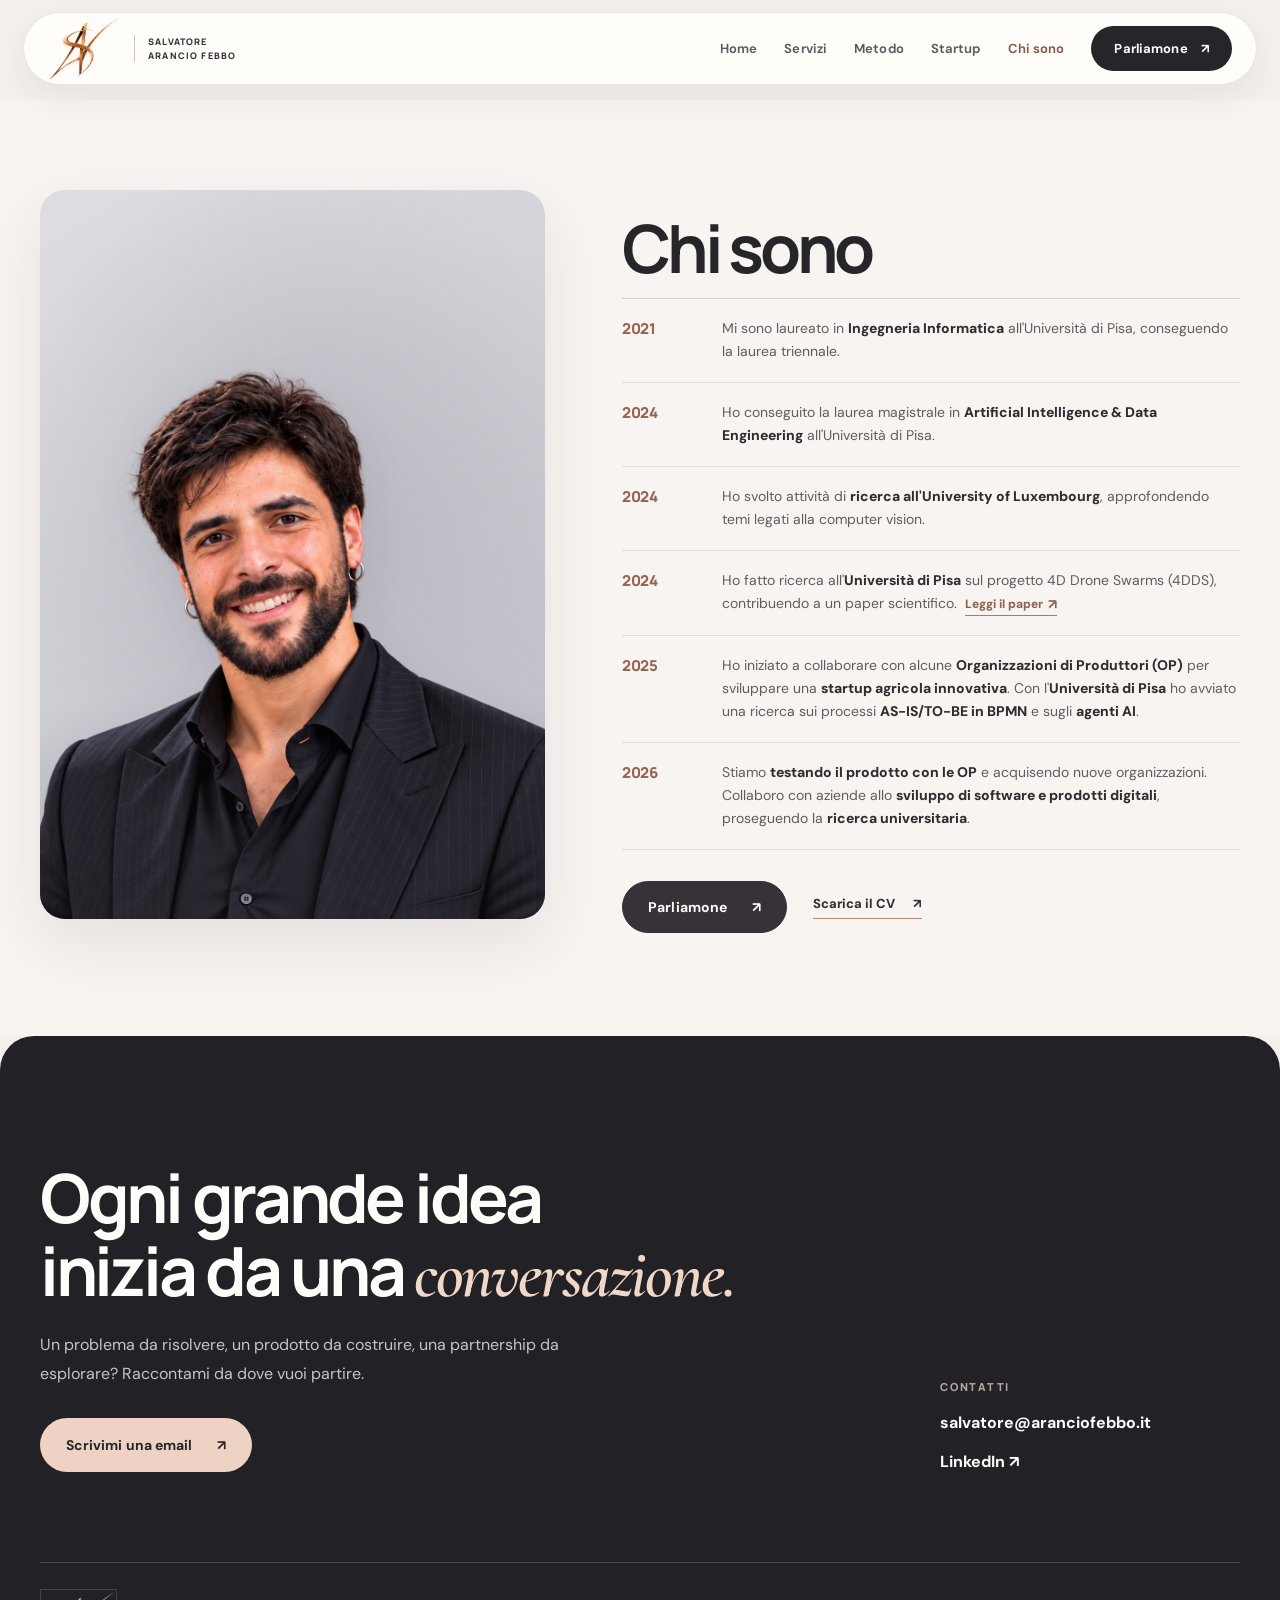
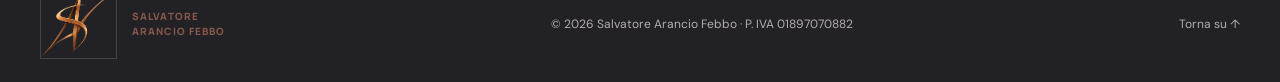
==== chi-sono/index.html @ 35753811 "chore: limit touch zoom on mobile while retaining normal scroll and carousel drag" ====
<!doctype html><html lang="it"><head>
<meta charset="utf-8"><meta name="viewport" content="width=device-width,initial-scale=1,maximum-scale=1,user-scalable=no">
<meta name="theme-color" content="#f3f0ed"><meta name="color-scheme" content="light">
<title>Chi sono e il mio percorso | Salvatore Arancio Febbo</title><meta name="description" content="Salvatore Arancio Febbo: laurea triennale e magistrale in Ingegneria Informatica, ricerca a Pisa e in Lussemburgo, sviluppo software e prodotti digitali.">
<link rel="canonical" href="https://salvatore.aranciofebbo.it/chi-sono/">
<meta property="og:type" content="website"><meta property="og:locale" content="it_IT"><meta property="og:site_name" content="Salvatore Arancio Febbo">
<meta property="og:title" content="Chi sono e il mio percorso | Salvatore Arancio Febbo"><meta property="og:description" content="Salvatore Arancio Febbo: laurea triennale e magistrale in Ingegneria Informatica, ricerca a Pisa e in Lussemburgo, sviluppo software e prodotti digitali.">
<meta property="og:image" content="https://salvatore.aranciofebbo.it/images/salvatore-social-2026.jpg"><meta property="og:url" content="https://salvatore.aranciofebbo.it/chi-sono/">
<meta name="twitter:card" content="summary_large_image">
<link rel="preconnect" href="https://fonts.googleapis.com"><link rel="preconnect" href="https://fonts.gstatic.com" crossorigin>
<link href="https://fonts.googleapis.com/css2?family=Cormorant+Garamond:ital,wght@0,500;0,600;1,500;1,600&family=DM+Sans:wght@400;500;600;700&family=Manrope:wght@400;500;600;700;800&display=swap" rel="stylesheet">
<link rel="icon" href="/images/saf-favicon-transparent-64.png?v=20261020-drag1" type="image/png" sizes="64x64"><link rel="apple-touch-icon" href="/images/saf-favicon-transparent-180.png?v=20261020-drag1" sizes="180x180"><link rel="stylesheet" href="/assets/site.css?v=20261020-mobile-nonzoom1">
<script defer src="/assets/site.js?v=20261020-marquee-4dds"></script>
<script type="application/ld+json">{"@context":"https://schema.org","@type":"Person","name":"Salvatore Arancio Febbo","url":"https://salvatore.aranciofebbo.it/","image":"https://salvatore.aranciofebbo.it/images/salvatore-social-2026.jpg","jobTitle":"Ingegnere informatico e freelance","sameAs":["https://www.linkedin.com/in/salvatore-arancio-febbo-43b61a180/"],"alumniOf":{"@type":"CollegeOrUniversity","name":"Università di Pisa"}}</script>
</head><body class="is-inner"><a class="skip-link" href="#main">Vai al contenuto</a><header class="site-header" id="top"><div class="container header-inner">
<a class="brand" href="/" aria-label="Salvatore Arancio Febbo, homepage"><img class="brand-mark-image" src="/images/saf-monogram-transparent.webp" width="74" height="66" alt="" decoding="async"><span class="brand-name">SALVATORE<br>ARANCIO FEBBO</span></a>
<button class="menu-toggle" type="button" aria-expanded="false" aria-controls="main-navigation" aria-label="Apri il menu"><span></span><span></span></button>
<nav id="main-navigation" class="main-nav" aria-label="Navigazione principale"><a href="/" >Home</a><a href="/#servizi">Servizi</a><a href="/#metodo">Metodo</a><a href="/startup/" >Startup</a><a href="/chi-sono/" aria-current="page">Chi sono</a><a class="nav-contact" href="mailto:salvatore@aranciofebbo.it?subject=Parliamo%20di%20un%20progetto">Parliamone <span aria-hidden="true">↗</span></a></nav>
</div></header><main id="main">
<section class="bio-section" aria-labelledby="bio-title">
  <div class="container bio-layout">
    <figure class="bio-portrait">
      <img src="/images/salvatore-headshot-2026.webp" alt="Salvatore Arancio Febbo, ritratto professionale" width="1254" height="1254" fetchpriority="high" decoding="async">
    </figure>
    <div class="bio-content">
      <header class="bio-heading">
        <h1 id="bio-title">Chi sono</h1>
      </header>
      <div class="bio-timeline" aria-label="Il mio percorso professionale e formativo">
        <div class="bio-event"><time datetime="2021">2021</time><p>Mi sono laureato in <strong>Ingegneria Informatica</strong> all'Università di Pisa, conseguendo la laurea triennale.</p></div>
        <div class="bio-event"><time datetime="2024">2024</time><p>Ho conseguito la laurea magistrale in <strong>Artificial Intelligence &amp; Data Engineering</strong> all'Università di Pisa.</p></div>
        <div class="bio-event"><time datetime="2024">2024</time><p>Ho svolto attività di <strong>ricerca all'University of Luxembourg</strong>, approfondendo temi legati alla computer vision.</p></div>
        <div class="bio-event"><time datetime="2024">2024</time><p>Ho fatto ricerca all'<strong>Università di Pisa</strong> sul progetto 4D Drone Swarms (4DDS), contribuendo a un paper scientifico. <a href="https://docenti.ing.unipi.it/m.cimino/pub/hdl.handle.net_11568_1345587.pdf" target="_blank" rel="noopener noreferrer">Leggi il paper <span aria-hidden="true">↗</span></a></p></div>
        <div class="bio-event"><time datetime="2025">2025</time><p>Ho iniziato a collaborare con alcune <strong>Organizzazioni di Produttori (OP)</strong> per sviluppare una <strong>startup agricola innovativa</strong>. Con l'<strong>Università di Pisa</strong> ho avviato una ricerca sui processi <strong>AS-IS/TO-BE in BPMN</strong> e sugli <strong>agenti AI</strong>.</p></div>
        <div class="bio-event"><time datetime="2026">2026</time><p>Stiamo <strong>testando il prodotto con le OP</strong> e acquisendo nuove organizzazioni. Collaboro con aziende allo <strong>sviluppo di software e prodotti digitali</strong>, proseguendo la <strong>ricerca universitaria</strong>.</p></div>
      </div>
      <div class="bio-actions">
        <a class="btn btn-primary" href="mailto:salvatore@aranciofebbo.it?subject=Parliamo%20di%20un%20progetto">Parliamone <span aria-hidden="true">↗</span></a>
        <a class="bio-cv-link" href="/documents/cv.pdf" target="_blank" rel="noopener noreferrer">Scarica il CV <span aria-hidden="true">↗</span></a>
      </div>
    </div>
  </div>
</section>
</main><footer class="site-footer"><div class="container"><div class="footer-top"><div><h2>Ogni grande idea<br>inizia da una <em>conversazione.</em></h2><p>Un problema da risolvere, un prodotto da costruire, una partnership da esplorare? Raccontami da dove vuoi partire.</p><a class="btn btn-light" href="mailto:salvatore@aranciofebbo.it?subject=Ho%20un%20progetto%20da%20raccontarti">Scrivimi una email <span aria-hidden="true">↗</span></a></div><div class="footer-aside"><span>CONTATTI</span><a href="mailto:salvatore@aranciofebbo.it">salvatore@aranciofebbo.it</a><a href="https://www.linkedin.com/in/salvatore-arancio-febbo-43b61a180/" target="_blank" rel="noopener noreferrer">LinkedIn ↗</a></div></div><div class="footer-bottom"><a href="/" class="footer-brand" aria-label="Torna alla homepage"><img src="/images/saf-monogram-transparent.webp" width="78" height="70" alt=""><span class="footer-monogram-caption">SALVATORE<br>ARANCIO FEBBO</span></a><p>© 2026 Salvatore Arancio Febbo <span class="footer-vat">· P. IVA 01897070882</span></p><a href="#top">Torna su ↑</a></div></div></footer></body></html>
---- assets/site.css ----
:root{--paper:#f3f0ed;--white:#fffdfa;--ink:#26252a;--muted:#66636a;--line:#d9d2cc;--night:#25242b;--accent:#885749;--accent-soft:#eee2db;--yellow:#f0d8c9;--stone:#e6e1dc;--taupe:#777279;--max:1200px}
*,*::before,*::after{box-sizing:border-box}
html{scroll-behavior:smooth;scroll-padding-top:92px}body{margin:0;background:var(--paper);color:var(--ink);font-family:"DM Sans",system-ui,sans-serif;-webkit-font-smoothing:antialiased;overflow-x:hidden}a{color:inherit;text-decoration:none}button{font:inherit}img{max-width:100%;display:block}h1,h2,h3,p{margin-top:0}h1,h2,h3{font-family:"Manrope",system-ui,sans-serif;letter-spacing:-.058em;line-height:1.08}em{font-style:normal;color:var(--accent)}::selection{background:var(--yellow);color:var(--ink)}:focus-visible{outline:3px solid var(--accent);outline-offset:5px}
.container{width:min(calc(100% - 64px),var(--max));margin-inline:auto}.skip-link{position:absolute;z-index:1000;top:-100px;left:14px;background:var(--yellow);color:var(--ink);padding:12px}.skip-link:focus{top:12px}
.site-header{height:88px;position:sticky;top:0;z-index:30;background:rgba(246,245,242,.92);border-bottom:1px solid rgba(20,26,32,.09);backdrop-filter:blur(24px);-webkit-backdrop-filter:blur(24px)}.header-inner{height:100%;display:flex;align-items:center;justify-content:space-between;gap:24px}.brand{display:flex;align-items:center;gap:13px;flex-shrink:0}.brand-mark{font:800 31px/1 "Manrope",sans-serif;letter-spacing:-.105em}.brand-mark span:not(.brand-dot){margin-left:-.04em}.brand-mark .brand-dot,.footer-brand span{color:var(--accent)}.brand-name{font:800 9px/1.3 "Manrope",sans-serif;letter-spacing:.15em;border-left:1px solid #b8bdbe;padding-left:13px}.main-nav{display:flex;align-items:center;gap:clamp(17px,2.2vw,35px)}.main-nav>a{font-size:13px;font-weight:700;color:#47515a;transition:color .2s}.main-nav>a:hover,.main-nav>a[aria-current=page]{color:var(--accent)}.main-nav .nav-contact{background:var(--ink);color:#fff;border-radius:100px;padding:13px 20px;white-space:nowrap}.main-nav .nav-contact:hover{background:var(--accent);color:#fff}.nav-contact span{margin-left:10px}.menu-toggle{display:none}
.eyebrow{display:inline-flex;align-items:center;gap:10px;font:800 11px/1.5 "Manrope",sans-serif;letter-spacing:.15em;color:var(--accent);text-transform:uppercase}.eyebrow .spark{width:8px;height:8px;background:var(--accent);border-radius:2px;transform:rotate(45deg)}.light-eyebrow{color:#efcfc0}.btn{display:inline-flex;align-items:center;justify-content:space-between;gap:25px;padding:18px 23px;border:1px solid transparent;border-radius:5px;font-size:14px;font-weight:800;transition:transform .2s,background .2s,border-color .2s;white-space:normal}.btn:hover{transform:translateY(-3px)}.btn-primary{background:var(--accent);color:#fff}.btn-primary:hover{background:#71483d}.btn-outline{border-color:#9c9fa1;color:var(--ink)}.btn-outline:hover{border-color:var(--accent)}.btn-light{background:var(--yellow);color:#111a23}.btn-light:hover{background:#e5fa67}.text-link{display:inline-flex;align-items:center;gap:24px;padding-bottom:7px;border-bottom:1px solid currentColor;font-weight:800;font-size:14px}.text-link span{transition:transform .25s}.text-link:hover span{transform:translate(3px,-3px)}
.hero{position:relative;min-height:740px;padding:75px 0 55px;background:radial-gradient(circle at 80% 15%,rgba(95,89,236,.075),transparent 34%),var(--paper)}.hero-grid{display:grid;grid-template-columns:1.15fr .85fr;align-items:center;gap:38px}.hero-copy{position:relative;z-index:1}.hero h1{font-size:clamp(48px,5.3vw,79px);line-height:1.055;margin:26px 0 26px;letter-spacing:-.072em}.underline-ink{position:relative;white-space:nowrap}.underline-ink::after{content:"";position:absolute;height:6px;bottom:0;left:0;right:0;background:var(--yellow);z-index:-1}.hero-lead{max-width:570px;font-size:17px;line-height:1.78;color:#4a545d;margin:0 0 30px}.hero-lead strong{color:var(--ink)}.hero-actions{display:flex;align-items:center;gap:29px;flex-wrap:wrap}.hero-small{margin-top:35px;font-size:12px;color:#687179;display:flex;align-items:center;gap:10px}.status-dot{height:8px;width:8px;background:#53a67b;border-radius:100%;box-shadow:0 0 0 4px #dcefe4}
.hero-visual{position:relative;min-width:0;padding:18px 21px 26px 35px}.portrait-frame{position:relative;min-height:535px;aspect-ratio:.83;background:linear-gradient(150deg,#dedee8,#c5c6d5);overflow:hidden;border-radius:240px 240px 16px 16px;box-shadow:18px 24px 0 #e8e7e4}.portrait-frame::before{content:"";position:absolute;inset:0;background:linear-gradient(180deg,transparent 60%,rgba(17,26,35,.54));z-index:1;pointer-events:none}.portrait-frame img{width:100%;height:100%;position:absolute;object-fit:cover;object-position:center 24%;filter:saturate(.82)}.portrait-caption{position:absolute;z-index:2;bottom:30px;left:30px;right:30px;color:#fff;display:flex;justify-content:space-between;align-items:flex-end;font:700 13px/1.5 "Manrope",sans-serif;letter-spacing:.11em}.portrait-caption strong{font-size:22px;letter-spacing:-.05em}.caption-star{font-size:56px;font-weight:400;color:var(--yellow);line-height:1}.orbit-badge{position:absolute;z-index:3;right:-12px;top:29%;background:#fff;box-shadow:0 15px 60px rgba(25,30,45,.13);border-radius:100px;padding:15px 17px;display:flex;align-items:center;gap:9px;transform:rotate(-8deg);font:800 10px "Manrope",sans-serif;letter-spacing:.07em}.orbit-divider{width:4px;height:4px;border-radius:50%;background:var(--accent)}.hero-scroll{display:none}
.competency-strip{background:var(--ink);color:#f8f8f4}.competency-strip .container{min-height:81px;display:flex;align-items:center;justify-content:space-between;gap:18px}.competency-strip span{font:800 clamp(9px,1vw,12px) "Manrope",sans-serif;letter-spacing:.12em}.competency-strip i{height:5px;width:5px;flex:0 0 5px;border-radius:100%;background:var(--yellow)}
.section{padding:120px 0}.section-head{margin-bottom:56px}.section-head h2{font-size:clamp(38px,4.5vw,59px);margin:19px 0 0}.section-head>p{max-width:620px;font-size:18px;line-height:1.72;color:var(--muted);margin-top:22px}.split-head{display:grid;grid-template-columns:1.25fr .75fr;gap:60px;align-items:end}.split-head>p{margin:0 0 5px}.process-grid{display:grid;grid-template-columns:repeat(4,1fr);border:1px solid var(--line);background:#fff}.process-step{min-height:276px;padding:27px 24px 25px;border-right:1px solid var(--line);display:flex;flex-direction:column}.process-step:last-child{border-right:0}.process-step.featured{background:var(--accent-soft)}.step-num{font:800 11px "Manrope",sans-serif;color:#77808c}.step-icon{font:400 40px "Manrope",sans-serif;color:var(--accent);margin:19px 0 20px}.process-step h3{font-size:23px;margin:0 0 8px}.process-step p{font-size:13px;line-height:1.7;color:var(--muted);margin:0}
.section-dark{background:var(--night);color:#fff}.section-dark em{color:#efcfc0}.section-dark .section-head>p{color:#bac3cb}.collab-grid{display:grid;grid-template-columns:1fr 1fr;gap:20px}.collab-card{position:relative;min-height:470px;border:1px solid #45505c;border-radius:8px;padding:35px;display:flex;flex-direction:column;align-items:flex-start;overflow:hidden}.collab-card::after{content:"";width:380px;height:380px;position:absolute;right:-215px;top:-145px;border:1px solid rgba(255,255,255,.15);border-radius:100%}.collab-card.bright{background:var(--yellow);border-color:var(--yellow);color:var(--ink)}.collab-number{font:800 11px "Manrope",sans-serif;letter-spacing:.16em;opacity:.65}.collab-symbol{margin:46px 0 7px;font-size:48px;line-height:1}.collab-card h3{font-size:clamp(30px,3.5vw,47px);margin:0 0 15px}.collab-card p{font-size:15px;line-height:1.75;max-width:440px;color:#c6ced4}.collab-card.bright p{color:#424e46}.collab-link{display:flex;align-items:center;justify-content:space-between;margin-top:auto;width:100%;border-top:1px solid currentColor;padding-top:23px;font-weight:800;font-size:14px}
.inline-head{display:flex;justify-content:space-between;align-items:end;gap:24px}.inline-head .text-link{margin-bottom:8px;flex-shrink:0}.work-grid{display:grid;grid-template-columns:1.25fr 1fr;grid-template-rows:repeat(2,320px);gap:20px}.work-card{position:relative;display:flex;flex-direction:column;overflow:hidden;background:#fff;border:1px solid var(--line);border-radius:9px;padding:25px 28px;transition:transform .25s,border-color .25s}.work-card:hover{transform:translateY(-5px);border-color:var(--accent)}.work-card-main{grid-row:span 2;background:#dfe1f0}.work-meta{display:flex;justify-content:space-between;gap:12px;align-items:center;font:800 10px "Manrope",sans-serif;letter-spacing:.13em;z-index:1}.work-meta span:last-child{font-size:21px}.work-graphic{position:absolute;top:30px;right:30px;left:30px;height:140px;display:grid;place-items:center;overflow:hidden}.work-card-main .work-graphic{height:300px;top:92px}.field-graphic .graphic-ring{position:absolute;border:1px solid #848aab;border-radius:50%;width:250px;height:250px}.field-graphic .graphic-ring.b{width:380px;height:380px}.field-graphic span{position:relative;text-align:center;font:800 28px/1.35 "Manrope";letter-spacing:-.04em}.doc-graphic{background:#f4f3ff;border-radius:100px;width:160px;height:140px;left:auto;right:36px;top:29px}.doc-page{width:61px;height:88px;background:#fff;border:1px solid #b49487;border-radius:5px;padding:13px;transform:rotate(-10deg);box-shadow:10px 9px 0 #ddd2cd}.doc-page i{display:block;height:4px;margin-bottom:8px;background:#d6d4ef}.doc-page i:nth-child(2){width:70%}.doc-page b{font:800 14px "Manrope";color:var(--accent)}.doc-page.second{position:absolute;z-index:-1;transform:translate(25px,4px) rotate(12deg)}.code-graphic{background:#e9e3de;border-radius:100px;width:170px;height:140px;left:auto;right:30px;top:34px;display:flex;flex-direction:column;align-items:flex-start;justify-content:center;padding:23px 37px;gap:9px}.code-graphic span{font:700 12px monospace;color:#885749}.code-graphic .code-line{width:80px;height:4px;background:#c9ada0;border-radius:3px}.code-graphic .code-line.short{width:50px}.work-copy{position:relative;margin-top:auto;z-index:1}.work-category{font:800 10px "Manrope",sans-serif;letter-spacing:.15em;color:var(--accent)}.work-copy h3{font-size:clamp(22px,2.5vw,32px);margin:10px 0}.work-copy p{font-size:13px;line-height:1.65;color:#59636a;max-width:510px;margin:0}.work-card-main .work-copy h3{font-size:clamp(30px,3.5vw,43px)}
.story-section{background:#e9e9e5}.story-grid{display:grid;grid-template-columns:.86fr 1.14fr;gap:9%;align-items:center}.story-accent{background:var(--accent);height:490px;position:relative;color:#fff;padding:32px;display:flex;justify-content:space-between;align-items:flex-start;overflow:hidden;font:800 12px "Manrope",sans-serif;letter-spacing:.15em}.story-accent::before,.story-accent::after{content:"";position:absolute;inset:12%;border:1px solid rgba(255,255,255,.2);border-radius:50%}.story-accent::after{inset:25%;}.story-circle{position:absolute;left:50%;top:50%;transform:translate(-50%,-50%);font:800 clamp(70px,10vw,135px) "Manrope";letter-spacing:-.1em;color:var(--yellow)}.story-circle span{font-size:.45em}.story-copy h2{font-size:clamp(38px,4.5vw,60px);margin:18px 0 22px}.story-copy p{font-size:17px;line-height:1.82;color:#525d64}.story-list{display:flex;flex-wrap:wrap;gap:10px;margin:24px 0 32px}.story-list span{border:1px solid #b8bfbe;border-radius:4px;padding:10px 13px;font-size:11px;font-weight:700}
.venture-section{background:#fff}.venture-grid{display:grid;grid-template-columns:1fr .8fr;gap:9%;align-items:center}.venture-grid h2{font-size:clamp(38px,4.4vw,60px);margin:19px 0}.venture-grid p{font-size:17px;line-height:1.82;color:var(--muted);margin-bottom:30px}.venture-panel{padding:35px;min-height:420px;background:var(--night);color:#fff;display:flex;flex-direction:column;justify-content:space-between}.venture-panel>span{font:800 11px "Manrope",sans-serif;letter-spacing:.16em;color:#bac2cf}.venture-equation{display:flex;flex-direction:column;gap:10px;align-items:flex-start}.venture-equation span{font:800 clamp(19px,2.7vw,31px) "Manrope",sans-serif;letter-spacing:-.04em}.venture-equation b{color:#b8b4ff}.venture-result{border-top:1px solid #58616d;padding-top:18px;display:flex;justify-content:space-between;align-items:center;gap:16px;color:var(--yellow)}.venture-result strong{font:800 20px/1.2 "Manrope",sans-serif;letter-spacing:-.03em}.insights-teaser{background:var(--paper)}.insights-grid{display:grid;grid-template-columns:1fr 1fr;gap:20px}.insight-card{background:#fff;border:1px solid var(--line);padding:33px;display:flex;flex-direction:column;min-height:280px;transition:border-color .2s}.insight-card:hover{border-color:var(--accent)}.insight-card>span{font:800 11px "Manrope",sans-serif;color:var(--accent);letter-spacing:.12em}.insight-card h3{font-size:clamp(25px,3vw,37px);margin:20px 0 30px}.insight-card>div{margin-top:auto;font-size:13px;font-weight:700;display:flex;justify-content:space-between;gap:20px;border-top:1px solid var(--line);padding-top:16px}
.site-footer{padding:105px 0 23px;background:#131b27;color:#fff}.footer-top{display:grid;grid-template-columns:1fr 300px;gap:70px;align-items:end;padding-bottom:90px}.footer-top h2{font-size:clamp(40px,5.3vw,70px);margin:20px 0}.footer-top h2 em{color:var(--yellow)}.footer-top p{max-width:560px;line-height:1.78;color:#b5bdc8;margin-bottom:30px}.footer-aside{display:flex;flex-direction:column;gap:18px;word-break:break-word}.footer-aside>span{font:800 11px "Manrope",sans-serif;letter-spacing:.16em;color:#929cac}.footer-aside a{font-size:16px;font-weight:700}.footer-aside a:hover{color:var(--yellow)}.footer-bottom{padding-top:26px;border-top:1px solid #39434e;display:flex;justify-content:space-between;align-items:center;color:#a6b0bc;font-size:12px}.footer-bottom p{margin:0}.footer-brand{font:800 29px "Manrope";letter-spacing:-.1em;color:#fff}
.page-hero{padding:120px 0 85px;border-bottom:1px solid var(--line);position:relative;overflow:hidden}.page-hero::after{content:"✳";font-size:320px;position:absolute;color:rgba(95,89,236,.065);right:5%;top:40px;line-height:1;pointer-events:none}.page-hero .container{position:relative;z-index:1}.page-hero h1{font-size:clamp(51px,7vw,93px);max-width:1000px;margin:22px 0 28px}.page-hero p{max-width:675px;font-size:19px;line-height:1.75;color:var(--muted)}.page-hero-bottom{margin-top:55px;display:flex;justify-content:space-between;font:800 11px "Manrope";letter-spacing:.14em}.page-hero-bottom span:last-child{font-size:22px}.page-hero-dark{background:var(--night);color:white}.page-hero-dark em{color:var(--yellow)}.page-hero-dark p{color:#bfc6ce}.page-hero-dark::after{color:rgba(219,240,92,.1)}
.case-section{background:#fff}.case-study{padding:0 0 65px;margin-bottom:65px;border-bottom:1px solid var(--line);scroll-margin-top:115px}.case-study:last-of-type{margin-bottom:20px}.case-index{display:flex;justify-content:space-between;gap:20px;color:var(--accent);font:800 11px "Manrope";letter-spacing:.13em;margin-bottom:26px}.case-body{display:grid;grid-template-columns:1fr .75fr;gap:12%}.case-body h2{font-size:clamp(34px,4vw,53px);margin:0 0 18px}.case-intro{font-size:17px;line-height:1.75;color:var(--muted)}.case-tags{display:flex;flex-wrap:wrap;gap:8px;margin-top:27px}.case-tags span{font:700 11px "Manrope";border:1px solid var(--line);border-radius:40px;padding:10px 13px}.case-detail>span{display:block;font:800 11px "Manrope";letter-spacing:.12em;color:var(--accent);margin:7px 0}.case-detail p{font-size:15px;line-height:1.8;color:var(--muted);margin-bottom:25px}.disclaimer{max-width:770px;color:#65717a;font-size:13px;line-height:1.7}.disclaimer a{color:var(--accent);text-decoration:underline}
.venture-steps{display:grid;grid-template-columns:repeat(4,1fr);gap:20px}.venture-steps article{padding:25px;border-top:2px solid var(--accent);background:#fff;min-height:225px}.venture-steps span{font:800 12px "Manrope";color:var(--accent)}.venture-steps h3{font-size:26px;margin:35px 0 10px}.venture-steps p{font-size:14px;line-height:1.7;color:var(--muted)}.startup-block{display:grid;grid-template-columns:.65fr 1fr;gap:40px;align-items:center;padding:40px;background:#263241;margin-top:50px}.startup-star{font-size:190px;line-height:1;color:var(--yellow);text-align:center}.startup-block small{color:#efcfc0;font-weight:800;letter-spacing:.13em}.startup-block h3{font-size:clamp(30px,3.7vw,50px);margin:13px 0}.startup-block p{max-width:570px;font-size:16px;line-height:1.76;color:#bec5ca}.startup-block .btn{margin-top:15px}
.about-feature{background:#fff}.about-grid{display:grid;grid-template-columns:.78fr 1fr;gap:9%;align-items:center}.about-portrait{height:530px;background:#dedee7;overflow:hidden;border-radius:240px 240px 12px 12px}.about-portrait img{width:100%;height:100%;object-fit:cover;object-position:center 22%}.about-text h2{font-size:clamp(37px,4.2vw,57px);margin:18px 0}.about-text p{font-size:16px;line-height:1.86;color:var(--muted)}.about-actions{display:flex;align-items:center;gap:22px;flex-wrap:wrap;margin-top:30px}.journey-section{background:var(--paper)}.timeline{border-top:1px solid var(--line)}.timeline-item{display:grid;grid-template-columns:260px 1fr;gap:40px;padding:34px 0;border-bottom:1px solid var(--line)}.timeline-item>span{font:800 12px "Manrope";letter-spacing:.11em;color:var(--accent)}.timeline-item h3{font-size:25px;letter-spacing:-.035em;margin:0 0 8px}.timeline-item p{font-size:15px;line-height:1.8;color:var(--muted);max-width:670px;margin:0}.timeline-item a{color:var(--accent);text-decoration:underline}
.article-list{display:grid;gap:24px}.article-feature{display:grid;grid-template-columns:230px 1fr;border:1px solid var(--line);background:#fff;min-height:340px}.article-marker{background:#e8e0d9;padding:26px;display:flex;flex-direction:column;justify-content:space-between;font:800 13px "Manrope";letter-spacing:.1em}.article-marker span{font-size:55px;letter-spacing:-.07em}.article-marker.violet{background:#e8ded8}.article-body{padding:40px 46px}.article-body h2{font-size:clamp(30px,3.7vw,48px);margin:17px 0}.article-body p{max-width:700px;color:var(--muted);font-size:16px;line-height:1.8}.article-body .text-link{margin-top:15px}.insights-note{display:flex;gap:22px;align-items:center;margin-top:40px}.insights-note span{font-size:54px;color:var(--accent)}.insights-note p{max-width:760px;line-height:1.75;color:var(--muted)}.insights-note a{color:var(--accent);font-weight:700}
@media(max-width:1080px){.main-nav{gap:16px}.brand-name{display:none}.hero h1{font-size:clamp(46px,6vw,70px)}.portrait-frame{min-height:460px}.hero-visual{padding:15px}.section{padding:90px 0}.process-step{padding:21px 17px}.case-body{gap:6%}}
@media(max-width:820px){.container{width:min(calc(100% - 40px),var(--max))}.site-header{height:73px}.brand-name{display:block}.menu-toggle{display:flex;flex-direction:column;align-items:center;justify-content:center;gap:6px;width:46px;height:44px;background:transparent;border:1px solid var(--line);border-radius:5px;cursor:pointer;z-index:32}.menu-toggle span{height:2px;width:22px;background:var(--ink);transition:transform .2s}.menu-toggle[aria-expanded=true] span:first-child{transform:translateY(4px) rotate(45deg)}.menu-toggle[aria-expanded=true] span:last-child{transform:translateY(-4px) rotate(-45deg)}.main-nav{display:none;position:absolute;top:72px;left:0;right:0;background:var(--paper);border-bottom:1px solid var(--line);padding:20px;flex-direction:column;align-items:stretch;gap:0;box-shadow:0 16px 20px rgba(12,20,30,.08)}.main-nav.is-open{display:flex}.main-nav>a{font-size:16px;padding:16px 10px;border-bottom:1px solid var(--line)}.main-nav .nav-contact{margin-top:18px;text-align:center;align-self:stretch;padding:15px}.hero{padding:45px 0 60px}.hero-grid{grid-template-columns:1fr .78fr;gap:18px}.hero h1{font-size:clamp(43px,6vw,63px)}.hero-lead{font-size:15px}.portrait-frame{min-height:420px}.hero-actions{gap:18px}.process-grid{grid-template-columns:repeat(2,1fr)}.process-step:nth-child(2){border-right:0}.process-step:nth-child(-n+2){border-bottom:1px solid var(--line)}.work-grid{grid-template-columns:1fr 1fr;grid-template-rows:500px 370px}.work-card-main{grid-column:span 2;grid-row:span 1}.work-card-main .work-graphic{height:270px}.story-grid,.venture-grid{gap:5%}.story-accent{height:380px}.story-copy p,.venture-grid p{font-size:15px}.venture-panel{min-height:360px;padding:23px}.section-head h2,.story-copy h2,.venture-grid h2{font-size:42px}.page-hero{padding:85px 0}.venture-steps{grid-template-columns:repeat(2,1fr)}.footer-top{grid-template-columns:1fr 240px;gap:30px}}
@media(max-width:620px){.container{width:calc(100% - 36px)}.brand-name{font-size:8px}.hero{padding:38px 0 43px}.hero-grid{grid-template-columns:1fr}.hero h1{font-size:clamp(45px,10vw,65px);margin:20px 0}.hero-lead{font-size:15px}.hero-visual{width:min(430px,100%);margin:12px auto 0;padding:5px 18px 15px}.portrait-frame{min-height:0;aspect-ratio:.94;border-radius:210px 210px 14px 14px}.orbit-badge{right:2px;padding:12px;font-size:9px}.hero-small{margin-top:24px}.competency-strip .container{padding:19px 0;flex-wrap:wrap;justify-content:center;gap:13px 9px}.competency-strip span{font-size:9px}.competency-strip i:nth-of-type(2){display:none}.section{padding:74px 0}.section-head{margin-bottom:35px}.section-head h2,.story-copy h2,.venture-grid h2{font-size:clamp(34px,8.2vw,43px)}.split-head{grid-template-columns:1fr;gap:15px}.split-head>p{font-size:15px;line-height:1.8}.process-step{min-height:230px;padding:19px 16px}.process-step h3{font-size:19px}.process-step p{font-size:12px}.step-icon{font-size:29px;margin:13px 0}.collab-grid,.insights-grid{grid-template-columns:1fr}.collab-card{min-height:400px;padding:27px}.collab-symbol{margin:37px 0 8px}.collab-card h3{font-size:36px}.inline-head{align-items:flex-start;flex-direction:column}.work-grid{grid-template-columns:1fr;grid-template-rows:repeat(3,410px)}.work-card-main{grid-column:span 1}.work-card-main .work-graphic{height:185px;top:75px}.work-card .work-graphic{opacity:.9}.work-card-main .work-copy h3{font-size:32px}.work-card .work-copy h3{font-size:26px}.work-card .work-graphic:not(.field-graphic){top:40px}.story-grid,.venture-grid,.about-grid{grid-template-columns:1fr;gap:34px}.story-accent{height:300px;max-width:420px}.story-circle{font-size:100px}.venture-grid h2{font-size:39px}.venture-panel{min-height:350px}.insight-card{min-height:235px}.insight-card h3{font-size:26px}.site-footer{padding:75px 0 20px}.footer-top{grid-template-columns:1fr;gap:44px;padding-bottom:65px}.footer-top h2{font-size:42px}.footer-bottom{gap:17px;flex-wrap:wrap}.page-hero{padding:70px 0 55px}.page-hero h1{font-size:clamp(43px,10vw,70px)}.page-hero p{font-size:16px}.page-hero::after{font-size:210px;right:-55px;top:60px}.case-index{flex-direction:column;gap:7px}.case-body{grid-template-columns:1fr;gap:18px}.case-body h2{font-size:35px}.venture-steps{gap:10px}.venture-steps article{padding:18px;min-height:215px}.venture-steps h3{font-size:21px}.startup-block{grid-template-columns:1fr;padding:26px}.startup-star{font-size:105px;text-align:left}.about-portrait{height:390px;max-width:370px}.about-text h2{font-size:38px}.timeline-item{grid-template-columns:1fr;gap:14px}.timeline-item h3{font-size:21px}.article-feature{grid-template-columns:1fr}.article-marker{min-height:120px;flex-direction:row;align-items:center}.article-marker span{font-size:50px}.article-body{padding:29px 23px}.article-body h2{font-size:31px}.insights-note{align-items:flex-start}}
@media(prefers-reduced-motion:reduce){html{scroll-behavior:auto}*,*::before,*::after{animation-duration:.01ms!important;transition-duration:.01ms!important}}


/* ===============================================================
   PORTRAIT-LED EDITORIAL IDENTITY · OCT 2026
   Palette extracted from the actual portrait: graphite, warm stone,
   muted skin/copper, soft gray. Understated photography-first UI.
   =============================================================== */
:root {
  --shadow-editorial:0 14px 48px rgba(38,37,42,.075);
  --shadow-float:0 24px 65px rgba(38,37,42,.11);
}
body{background:var(--paper);color:var(--ink)}
h1,h2,h3{letter-spacing:-.048em}
h1 em,h2 em,h3 em{font-family:"Cormorant Garamond",Georgia,serif;font-style:italic;font-weight:600;letter-spacing:-.028em;color:var(--accent)}
.section-dark h1 em,.section-dark h2 em,.section-dark h3 em{color:#e8cabb}
.page-hero-dark h1 em{color:#efcfc0}
.site-header{height:86px;background:rgba(243,240,237,.97);border-bottom:1px solid rgba(38,37,42,.105);box-shadow:0 3px 25px rgba(38,37,42,.025)}
.brand-mark{font-size:30px;font-weight:800;letter-spacing:-.095em}
.brand-mark .brand-dot,.footer-brand span{color:var(--accent)}
.brand-name{color:#66636a;border-left-color:#c4bcb7;letter-spacing:.14em}
.main-nav>a{color:#5d5960;font-weight:600;letter-spacing:.01em}
.main-nav>a:hover,.main-nav>a[aria-current=page]{color:var(--accent)}
.main-nav .nav-contact{background:var(--ink);color:#fffdfa;border-radius:3px;font-weight:700;padding:14px 19px}
.main-nav .nav-contact:hover{background:#57443f;color:#fffdfa}
.eyebrow{color:var(--accent);letter-spacing:.18em;font-size:10px}
.light-eyebrow{color:#e9c8b7}
.eyebrow .spark{background:var(--accent);width:6px;height:6px;border-radius:50%;transform:none}
.btn{border-radius:3px;font-weight:700;letter-spacing:.005em;padding:18px 22px;box-shadow:none}
.btn-primary{background:var(--ink);color:var(--white)}
.btn-primary:hover{background:#454148}
.btn-outline{border-color:#99918d;background:transparent}
.btn-outline:hover{border-color:var(--accent);color:var(--accent)}
.btn-light{background:#edddd3;color:var(--ink)}
.btn-light:hover{background:#fff3e9}
.text-link{font-weight:700;border-bottom-color:#aa8275;text-underline-offset:4px}
.hero{min-height:735px;padding:65px 0 70px;background:
  radial-gradient(ellipse 42% 70% at 75% 44%,rgba(126,112,112,.115) 0%,rgba(126,112,112,0) 100%),var(--paper)}
.hero-grid{grid-template-columns:1.12fr .88fr;gap:6.4%;align-items:center}
.hero h1{font-size:clamp(54px,5.55vw,82px);font-weight:700;letter-spacing:-.064em;line-height:1.085;margin:26px 0 31px}
.hero h1 em{font-size:1.11em}
.hero-lead{font-size:17px;line-height:1.8;color:#66616a;max-width:560px}
.hero-lead strong{color:var(--ink)}
.hero-small{font-size:12px;color:#777178;letter-spacing:.005em}
.status-dot{background:#a27865;box-shadow:0 0 0 4px #e9dcd5}
.underline-ink::after{height:5px;background:#d8b8aa;bottom:-1px}
.hero-visual{padding:5px 0 5px 12px}
.portrait-frame{min-height:565px;aspect-ratio:.83;border-radius:5px;background:#75747a;box-shadow:var(--shadow-editorial)}
.portrait-frame::before{background:linear-gradient(180deg,rgba(21,20,25,0) 72%,rgba(21,20,25,.56) 100%)}
.portrait-frame img{object-fit:cover;object-position:center 26%;filter:none}
.portrait-caption{left:27px;right:27px;bottom:24px;font-size:10px;letter-spacing:.14em;line-height:1.65}
.portrait-caption strong{font-size:15px;font-weight:700;letter-spacing:.03em}
.caption-star{display:none}
.orbit-badge{display:none}
.competency-strip{background:#e7e1db;color:#514c50;border-top:1px solid #d6cdc6;border-bottom:1px solid #d6cdc6}
.competency-strip .container{min-height:75px}
.competency-strip span{font-size:10px;letter-spacing:.13em}
.competency-strip i{width:4px;height:4px;flex-basis:4px;background:#986a58}
.section-head h2{font-weight:700;letter-spacing:-.055em;line-height:1.10}
.section-head>p,.split-head>p{color:#625e64}
.section-intro{background:#faf8f5}
.process-grid{background:transparent;border-color:#ded7d0;gap:0}
.process-step{background:#fffdfa;border-right-color:#e3dcd7}
.process-step.featured{background:#eee4dd}
.step-num{color:#826354}
.step-icon{color:#976c5b;font-weight:400}
.process-step p{color:#69656a}
.section-dark{background:#2b2930;color:#fffdfa}
.section-dark .section-head>p{color:#d1cbd1}
.collab-card{border-color:#555057;border-radius:4px;background:#302f36}
.collab-card::after{border-color:rgba(232,202,187,.12)}
.collab-card.bright{background:#e5d8ce;border-color:#e5d8ce;color:#26252a}
.collab-card.bright p{color:#524e50}
.collab-card p{color:#d4cfd3}
.collab-number{letter-spacing:.17em}
.collab-symbol{color:#e7c8b7}
.collab-card.bright .collab-symbol{color:#8b5948}
.collab-link{border-top-color:rgba(255,255,255,.4)}
.collab-card.bright .collab-link{border-top-color:#ad9e96}
.section-projects{background:var(--paper)}
.work-grid{gap:22px}
.work-card{background:#fffdfa;border-color:#ddd6d1;border-radius:5px}
.work-card-main{background:#e4dcd6}
.work-card:hover{box-shadow:var(--shadow-editorial);transform:translateY(-3px);border-color:#ab9388}
.work-meta{color:#524d51}
.work-category{color:#855749}
.work-copy p{color:#645e63}
.field-graphic .graphic-ring{border-color:#b8a7a0}
.doc-graphic{background:#ede5df}
.code-graphic{background:#e9e3de}
.story-section{background:#e9e4df}
.story-accent{background:#514549;border-radius:4px}
.story-accent::before,.story-accent::after{border-color:rgba(240,216,201,.25)}
.story-circle{color:#f0d8c9}
.story-copy p,.venture-grid p{color:#676169}
.story-list span{border-color:#bab0ab}
.venture-section{background:#faf8f5}
.venture-panel{background:#323037;border-radius:4px}
.venture-equation b,.venture-result{color:#f0d8c9}
.venture-panel>span{color:#c7b5ad}
.insights-teaser{background:#ece7e2}
.insight-card{background:#fffdfa;border-color:#ded8d3;border-radius:3px}
.insight-card:hover{border-color:#a98779}
.insight-card>span{color:#885749}
.site-footer{background:#222126;color:#fffdfa}
.footer-top h2 em{color:#f0d8c9}
.footer-top p{color:#cbc3c0}
.footer-aside>span{color:#b4a6a2}
.footer-aside a:hover{color:#f0d8c9}
.footer-bottom{border-top-color:#4e484d;color:#b5aeae}
.page-hero{background:#f3f0ed;border-bottom-color:#d8d1cb}
.page-hero::after{color:rgba(136,87,73,.05)}
.page-hero-dark{background:#2b2930}
.page-hero-dark::after{color:rgba(240,216,201,.085)}
.page-hero-dark p{color:#cbc1c0}
.case-section,.about-feature{background:#faf8f5}
.case-index,.case-detail>span,.timeline-item>span{color:#885749}
.case-tags span{border-color:#d8cdc6}
.venture-steps article{border-top-color:#936956;background:#fffdfa}
.startup-block{background:#39353b;border-radius:4px}
.startup-star{color:#efcfc0}
.startup-block small{color:#ebc6b4}
.startup-block p{color:#d6cccb}
.about-portrait{background:#78767d;border-radius:5px;box-shadow:var(--shadow-editorial)}
.about-portrait img{object-position:center 26%;filter:none}
.journey-section{background:#eae5e0}
.article-feature{border-color:#ded8d3;background:#fffdfa}
.article-marker{background:#d9c9c1}
.article-marker.violet{background:#dfd3ce}
.insights-note span{color:#885749}
@media(max-width:1080px){
 .portrait-frame{min-height:460px}
 .hero{min-height:660px}
 .hero h1{font-size:clamp(45px,5.3vw,70px)}
}
@media(max-width:820px){
 .site-header{height:73px}
 .main-nav{background:#f3f0ed;border-bottom-color:#d8d1cb}
 .hero-grid{grid-template-columns:1fr .8fr;gap:20px}
 .hero h1{font-size:clamp(44px,5.8vw,62px)}
 .portrait-frame{min-height:410px}
}
@media(max-width:620px){
 .hero{padding:38px 0 55px;min-height:auto}
 .hero-grid{grid-template-columns:1fr}
 .hero h1{font-size:clamp(45px,10vw,65px);margin:22px 0 25px}
 .hero-visual{padding:8px 0 0;max-width:430px;width:100%;margin:12px auto 0}
 .portrait-frame{min-height:0;aspect-ratio:.92;border-radius:4px}
 .portrait-caption{bottom:20px;left:20px;right:20px}
 .competency-strip .container{min-height:auto}
 .process-step{min-height:230px}
 .work-grid{gap:15px}
 .story-accent{border-radius:4px}
 .about-portrait{height:400px;border-radius:4px}
 .collab-card{min-height:410px}
 .page-hero{padding:65px 0 55px}
 .footer-top h2{font-size:clamp(42px,10vw,56px)}
}

/* OFFICIAL BRAND ASSETS · high-resolution portrait and bronze monogram */
.brand{gap:12px}
.brand-logo-frame{width:58px;height:54px;display:block;flex:0 0 58px;background:#080808;overflow:hidden;border-radius:2px;box-shadow:0 1px 8px rgba(0,0,0,.10)}
.brand-logo-frame img{width:100%;height:100%;display:block;object-fit:cover;object-position:center;filter:none}
.brand-name{font-size:9px;line-height:1.45}
.portrait-frame{background:#636269;isolation:isolate}
.portrait-frame img{object-fit:cover;object-position:50% 28%;image-rendering:auto;filter:none}
.about-portrait{background:#636269}
.about-portrait img{object-fit:cover;object-position:50% 26%;image-rendering:auto;filter:none}
.footer-brand{display:flex;align-items:center;gap:15px;letter-spacing:normal}
.footer-brand img{width:66px;height:61px;object-fit:cover;border:1px solid #494045;border-radius:2px;flex:0 0 66px;background:#070707}
.footer-monogram-caption{font:800 10px/1.5 'Manrope',sans-serif;letter-spacing:.11em;color:#e9d6c9}
@media(max-width:820px){.brand-logo-frame{width:48px;height:46px;flex-basis:48px}.brand-name{display:block;font-size:8px}}
@media(max-width:620px){.brand-logo-frame{width:46px;height:44px;flex-basis:46px}.brand{gap:9px}.brand-name{padding-left:10px}.portrait-frame img{object-position:50% 26%}.footer-brand img{width:56px;height:52px;flex-basis:56px}}

/* Unified visual system: floating nav, continuous hero and clean cutout */
:root{--radius-panel:34px;--hero-shadow:0 16px 48px rgba(38,37,42,.07)}
.site-header{position:sticky;top:0;z-index:35;height:100px;padding-top:12px;border:0;background:transparent;box-shadow:none;backdrop-filter:none;-webkit-backdrop-filter:none}
.site-header .header-inner{width:min(calc(100% - 46px),1260px);max-width:1260px;height:73px;padding:0 24px;border:1px solid rgba(116,105,102,.16);border-radius:999px;background:rgba(255,253,250,.95);box-shadow:0 11px 35px rgba(40,37,40,.07);backdrop-filter:blur(18px);-webkit-backdrop-filter:blur(18px)}
.brand{gap:13px;min-width:0}.brand-mark-image{width:54px;height:50px;object-fit:contain;flex:0 0 54px;display:block}
.brand-name{font-size:9px;letter-spacing:.12em;border-left:1px solid #ccc4be;padding-left:13px}
.main-nav{gap:clamp(15px,2.1vw,30px)}.main-nav>a{font-weight:650;font-size:13px}
.main-nav .nav-contact{border-radius:999px;padding:14px 23px;background:var(--ink)}
.btn{border-radius:999px;padding:17px 25px}
.btn-primary{background:#29282d}.btn-primary:hover,.main-nav .nav-contact:hover{background:#885749}
.btn-light{background:#eed3c4}.btn-outline{border-radius:999px}
.hero{padding:8px 20px 65px;min-height:0;background:var(--paper)}
.hero .hero-grid{position:relative;isolation:isolate;overflow:hidden;display:flex;align-items:center;justify-content:flex-start;width:min(100%,1650px);max-width:1650px;min-height:674px;padding:70px clamp(35px,5.6vw,103px);background:radial-gradient(ellipse 58% 76% at 81% 47%,rgba(241,240,236,.94),transparent 73%),linear-gradient(112deg,#e4e5e6 0%,#d9dadd 61%,#d5d5d9 100%);border:1px solid #e0e0df;border-radius:var(--radius-panel);box-shadow:var(--hero-shadow)}
.hero .hero-copy{width:59%;max-width:745px;position:relative;z-index:3;transform:translateY(-10px)}
.hero h1{font-size:clamp(48px,5.1vw,74px);margin:22px 0 28px;line-height:1.075}
.hero-lead{max-width:575px;line-height:1.79;font-size:16px;color:#56555d}
.hero-small{color:#706b72;margin-top:30px}
.hero .hero-visual{position:absolute;inset:0 1.5% 0 auto;width:47%;height:100%;min-width:0;margin:0;padding:0;pointer-events:none;z-index:1;display:block}
.hero .hero-cutout{position:absolute;top:70px;bottom:auto;left:50%;height:calc(100% + 200px);width:auto;max-width:none;transform:translateX(-50%);object-fit:contain;object-position:center top;filter:none;image-rendering:auto}
.hero-scroll{display:none}
.competency-strip{background:transparent;border:0;color:#6b6468}.competency-strip .container{min-height:65px;border-bottom:1px solid #ded7d2}.competency-strip i{background:var(--accent)}
.process-grid{overflow:hidden;border-radius:22px}.process-step{border-radius:0}.collab-grid{gap:22px}
.collab-card,.collab-card.bright{border-radius:24px;min-height:450px}
.work-card,.work-card-main{border-radius:22px}.insight-card{border-radius:20px}
.story-accent,.venture-panel,.article-feature,.startup-block{border-radius:23px}
.article-feature,.startup-block{overflow:hidden}.venture-steps article{border-radius:15px}
.about-feature .about-grid{width:min(calc(100% - 44px),1330px);max-width:1330px;display:grid;grid-template-columns:.85fr 1fr;align-items:center;gap:5%;overflow:hidden;border-radius:30px;background:#e8e5e2;min-height:590px;padding:0 6% 0 0;box-shadow:0 15px 38px rgba(38,37,42,.045)}
.about-feature .about-portrait{position:relative;width:100%;height:590px;background:#7d7b80;border-radius:0;overflow:hidden;box-shadow:none}
.about-feature .about-portrait:after{content:"";position:absolute;inset:0;background:linear-gradient(90deg,transparent 73%,#e8e5e2 100%);pointer-events:none}
.about-feature .about-portrait img{width:100%;height:100%;object-fit:cover;object-position:center 20%;filter:none}
.about-text{padding:52px 0}.footer-brand img{object-fit:contain;mix-blend-mode:normal;border-radius:0;background:transparent}
.site-footer{border-radius:34px 34px 0 0}
@media(max-width:1120px){
.site-header .header-inner{width:calc(100% - 28px)}
.hero .hero-grid{min-height:615px;padding:54px 4.6%}
.hero h1{font-size:clamp(44px,5.15vw,64px)}
.hero .hero-copy{width:60%;transform:translateY(-7px)}.hero .hero-visual{width:44%;right:-1%}.hero .hero-cutout{top:62px;height:calc(100% + 150px)}.hero-lead{font-size:15px}
}
@media(max-width:820px){
.site-header{height:89px;padding-top:9px}.site-header .header-inner{height:65px;padding:0 17px}
.brand-mark-image{width:44px;height:43px;flex-basis:44px}
.main-nav{top:79px;left:14px;right:14px;border-radius:20px;padding:15px 20px}.main-nav>a{padding:13px 10px}
.hero{padding:8px 12px 55px}.hero .hero-grid{min-height:610px;border-radius:26px;padding:45px 4.7%}
.hero h1{font-size:clamp(42px,5.1vw,57px)}.hero .hero-copy{width:63%}.hero .hero-visual{width:42%;right:-2.6%}
.hero .hero-cutout{top:82px;bottom:auto;height:calc(100% + 105px)}
.about-feature .about-grid{grid-template-columns:1fr 1.1fr;gap:3%;padding-right:4%;min-height:500px}.about-feature .about-portrait{height:500px}.about-text{padding:30px 0}
}
@media(max-width:620px){
.site-header{height:85px;padding-top:8px}.site-header .header-inner{width:calc(100% - 22px);height:63px;padding:0 14px}
.brand-mark-image{width:42px;height:41px;flex-basis:42px}.brand-name{font-size:8px;letter-spacing:.08em;padding-left:9px}
.menu-toggle{border-radius:100%}.main-nav{top:75px;left:12px;right:12px}
.hero{padding:1px 10px 50px}
.hero .hero-grid{display:flex;flex-direction:column;align-items:stretch;justify-content:initial;border-radius:26px;min-height:0;padding:36px 25px 0;background:radial-gradient(ellipse 90% 48% at 55% 89%,rgba(246,243,240,.88),transparent 84%),linear-gradient(140deg,#e5e5e6,#d7d7db)}
.hero .hero-copy{width:100%;max-width:none;transform:none}
.hero h1{font-size:clamp(35px,8.9vw,52px);line-height:1.08;margin:17px 0 20px;letter-spacing:-.05em}
.hero-lead{font-size:14px;line-height:1.7;margin-bottom:20px}.hero-actions{gap:18px}
.hero-actions .btn{padding:14px 18px;font-size:12px}.hero-actions .text-link{font-size:12px;gap:11px}
.hero-small{font-size:10px;margin-top:12px}
.hero .hero-visual{position:relative;inset:auto;width:100%;height:clamp(285px,79vw,350px);flex:0 0 auto;margin-top:-14px}
.hero .hero-cutout{top:0;bottom:auto;height:clamp(610px,177vw,710px);left:50%;max-width:none;object-position:center top}
.competency-strip .container{padding:13px 0 20px}.section{padding-top:70px;padding-bottom:70px}
.collab-card{border-radius:22px}.work-card{border-radius:21px}
.about-feature .about-grid{grid-template-columns:1fr;gap:0;padding:0;min-height:0;width:calc(100% - 24px);border-radius:26px}
.about-feature .about-portrait{height:350px;width:100%}
.about-feature .about-portrait:after{background:linear-gradient(180deg,transparent 74%,#e8e5e2 100%)}
.about-text{padding:28px 23px 38px}.site-footer{border-radius:25px 25px 0 0}
}
@media(max-width:390px){
.hero .hero-grid{padding:31px 18px 0}.hero h1{font-size:35px}
.hero .hero-visual{height:290px;flex:0 0 290px;margin-top:-12px}.hero .hero-cutout{top:0;height:clamp(610px,177vw,690px);bottom:auto}.brand-name{font-size:7px}
}

/* Technical services: purposeful, commercial positioning */
.services-grid{display:grid;grid-template-columns:repeat(3,minmax(0,1fr));gap:19px}
.service-card{display:flex;flex-direction:column;align-items:flex-start;min-height:365px;padding:32px 29px;background:#fffdfa;border:1px solid #ded8d3;border-radius:22px;transition:transform .22s ease,box-shadow .22s ease}
.service-card:hover{transform:translateY(-3px);box-shadow:0 14px 36px rgba(38,37,42,.07)}
.service-card:nth-child(2){background:#ece4de}
.service-card-venture{background:#302e34;color:#fffdfa;border-color:#302e34}
.service-index{font:800 10px/1.5 "Manrope",sans-serif;letter-spacing:.13em;color:#896257}
.service-card-venture .service-index{color:#e7c1ae}
.service-symbol{font:500 43px/1 "Manrope",sans-serif;color:#926451;margin:32px 0 18px}
.service-card-venture .service-symbol{color:#efd6c9}
.service-card h3{font-size:clamp(24px,2.2vw,31px);letter-spacing:-.052em;line-height:1.13;margin:0 0 15px}
.service-card p{font-size:14px;line-height:1.72;color:#686269;margin:0 0 24px}
.service-card-venture p{color:#ded9de}
.service-card a{width:100%;margin-top:auto;display:flex;align-items:center;justify-content:space-between;gap:20px;padding-top:17px;border-top:1px solid #d9d0c9;font-size:13px;font-weight:800}
.service-card-venture a{border-top-color:#645d63}
.service-card a span{font-size:20px;transition:transform .2s}
.service-card a:hover span{transform:translate(3px,-3px)}
@media(max-width:950px){.services-grid{grid-template-columns:repeat(2,minmax(0,1fr))}.service-card-venture{grid-column:1/-1;min-height:280px}.service-symbol{margin:26px 0 15px}}
@media(max-width:620px){.services-grid{grid-template-columns:1fr;gap:13px}.service-card{min-height:290px;padding:26px 23px}.service-card-venture{grid-column:auto;min-height:290px}.service-symbol{margin:24px 0 14px}.service-card h3{font-size:29px}}

/* Commercial homepage: core services + workflow + swipe carousel */
.pillar-section{background:#faf8f5}
.pillar-grid{display:grid;grid-template-columns:repeat(4,minmax(0,1fr));gap:16px}
.pillar-card{padding:27px 23px 25px;min-height:415px;display:flex;flex-direction:column;background:#fffdfa;border:1px solid #ded7d0;border-radius:23px;transition:transform .2s,box-shadow .2s}
.pillar-card:nth-child(2){background:#eee8e2}
.pillar-card:nth-child(4){background:#322f36;color:#fffdfa;border-color:#322f36}
.pillar-card:hover{transform:translateY(-4px);box-shadow:0 17px 35px rgba(38,37,42,.09)}
.pillar-top{min-height:116px;display:flex;justify-content:space-between;align-items:flex-start;gap:8px}
.pillar-top>span:first-child{font:800 10px/1.5 "Manrope",sans-serif;letter-spacing:.1em;color:#8b6254;max-width:120px}
.pillar-card:nth-child(4) .pillar-top>span:first-child{color:#e5bfad}
.pillar-icon{display:grid;place-items:center;width:68px;height:68px;flex:0 0 68px;color:#946653;border:1px solid #dacdc5;border-radius:19px;background:rgba(255,255,255,.25)}
.pillar-icon svg{width:38px;height:38px}
.pillar-card:nth-child(4) .pillar-icon{color:#efd4c7;border-color:#635964}
.pillar-card h3{font-size:clamp(23px,2vw,29px);line-height:1.15;margin:3px 0 15px}
.pillar-card p{font-size:13px;line-height:1.8;color:#645d63;margin:0 0 27px}
.pillar-card:nth-child(4) p{color:#ded5db}
.pillar-card a{margin-top:auto;padding-top:17px;border-top:1px solid #d6cdc7;display:flex;align-items:center;justify-content:space-between;gap:8px;font-size:12px;font-weight:800}
.pillar-card:nth-child(4) a{border-top-color:#5d555c}
.pillar-card a span{font-size:20px}
.method-section{background:#29272f;color:#fffdfa}
.method-heading{display:grid;grid-template-columns:1.1fr .75fr;gap:7%;align-items:end;margin-bottom:54px}
.method-heading h2{font-size:clamp(38px,4.5vw,61px);margin:18px 0 0}
.method-heading h2 em{color:#e5c4b4}
.method-heading p{font-size:16px;line-height:1.8;color:#d2c8ce;margin:0 0 4px}
.method-list{display:grid;grid-template-columns:repeat(4,1fr);border-block:1px solid #625960}
.method-list article{display:flex;flex-direction:column;min-height:260px;padding:27px 21px 30px 0;border-right:1px solid #534b53}
.method-list article:not(:first-child){padding-left:21px}
.method-list article:last-child{border:0}
.method-list article>div{margin-top:auto}
.method-list article>span{font:600 57px/1 "Cormorant Garamond",serif;color:#dcb6a4}
.method-list h3{font-size:24px;margin:0 0 9px}
.method-list p{font-size:13px;line-height:1.75;color:#ccc3ca;margin:0}
.method-foot{display:flex;align-items:center;justify-content:space-between;gap:15px;padding-top:28px;color:#d5ccd2;font-size:13px}
.method-foot strong{color:white}
.method-foot a{font-weight:800;border-bottom:1px solid #cba89a;padding-bottom:5px;white-space:nowrap}
.special-section{background:#eee8e3;overflow:hidden}
.special-heading{display:flex;justify-content:space-between;align-items:end;gap:30px;margin-bottom:38px}
.special-heading h2{font-size:clamp(39px,4.45vw,59px);margin:15px 0}
.special-heading p{font-size:16px;line-height:1.75;color:#6b6468;max-width:610px;margin:0}
.special-controls{display:flex;align-items:center;gap:10px;flex-shrink:0}
.special-counter{font:800 12px "Manrope",sans-serif;white-space:nowrap;letter-spacing:.11em;color:#82797a;margin-right:12px}
.special-counter output{font-size:19px;color:#302b30;font-variant-numeric:tabular-nums}
.special-arrow{width:47px;height:47px;border:1px solid #c2b5ae;border-radius:50%;background:transparent;color:#342f35;display:grid;place-items:center;font-size:23px;cursor:pointer;transition:background .2s,color .2s}
.special-arrow:hover:not(:disabled){background:#302d33;color:#fff}
.special-arrow:disabled{opacity:.32;cursor:default}
.special-track{display:grid;grid-auto-flow:column;grid-auto-columns:calc((100% - 40px)/3.2);gap:20px;overflow-x:auto;overscroll-behavior-inline:contain;scroll-snap-type:x mandatory;scroll-behavior:smooth;scrollbar-width:none;-ms-overflow-style:none;padding:2px 1px 15px}
.special-track::-webkit-scrollbar{display:none}
.special-card{scroll-snap-align:start;display:flex;flex-direction:column;min-height:440px;border-radius:23px;overflow:hidden;background:#fffdfa;border:1px solid #ded6d0;transition:transform .2s,box-shadow .2s}
.special-card:hover{transform:translateY(-3px);box-shadow:0 14px 33px rgba(32,28,34,.09)}
.special-art{position:relative;isolation:isolate;height:205px;overflow:hidden;display:grid;place-items:center}
.art-sand{background:linear-gradient(140deg,#d7c5b9,#eee5dc);color:#74564b}
.art-stone{background:linear-gradient(135deg,#c9c5c9,#e9e4e6);color:#55464f}
.art-dark{background:linear-gradient(130deg,#343238,#6a636d);color:#efddd3}
.art-pearl{background:linear-gradient(135deg,#e5e2dd,#c9b9ae);color:#77594e}
.art-copper{background:linear-gradient(135deg,#b08d7d,#e2c7b7);color:#513a40}
.art-mist{background:linear-gradient(145deg,#d0ced0,#b9b6ba);color:#564f58}
.art-clay{background:linear-gradient(125deg,#d8ccc4,#bba89d);color:#634c43}
.art-graphite{background:linear-gradient(135deg,#3b353b,#6e5b63);color:#f3dad0}
.special-art-orbit{position:absolute;top:11px;right:-32px;width:185px;height:185px;border:1px solid currentColor;border-radius:50%;opacity:.21}
.special-art-orbit:after{content:"";position:absolute;inset:26px;border:1px solid currentColor;border-radius:50%}
.special-art-number{position:absolute;top:21px;left:23px;font:800 10px "Manrope";letter-spacing:.12em;opacity:.8}
.special-icon{position:relative;z-index:1;width:96px;height:96px;border:1px solid currentColor;border-radius:25px;display:grid;place-items:center;background:rgba(255,255,255,.12)}
.special-art-label{position:absolute;bottom:14px;left:22px;font:800 32px "Manrope";letter-spacing:-.05em;opacity:.12}
.special-art-arrow{position:absolute;bottom:21px;right:23px;font-size:20px}
.special-content{padding:24px;display:flex;flex-direction:column;align-items:flex-start;flex:1}
.special-tag{font:800 10px "Manrope";color:#8d6254;letter-spacing:.12em}
.special-content h3{font-size:23px;letter-spacing:-.04em;margin:12px 0}
.special-content p{font-size:13px;line-height:1.75;color:#676167;margin:0 0 22px}
.special-more{display:flex;justify-content:space-between;width:100%;margin-top:auto;border-top:1px solid #e2dad5;padding-top:15px;font-size:12px;font-weight:800}
.special-bottom{margin-top:20px;display:flex;align-items:center;justify-content:space-between;gap:23px}
.special-bottom>span{font-size:11px;color:#746d70;white-space:nowrap}
.special-progress{background:#d3c7bf;height:3px;border-radius:5px;overflow:hidden;flex:1;max-width:460px}
.special-progress>span{display:block;background:#8e6251;width:12.5%;height:100%;border-radius:5px;transition:width .18s}
@media(max-width:1100px){.pillar-grid{grid-template-columns:repeat(2,minmax(0,1fr))}.pillar-card{min-height:330px}.pillar-top{min-height:90px}.special-track{grid-auto-columns:calc((100% - 20px)/2.25)}}
@media(max-width:820px){.method-heading{grid-template-columns:1fr;gap:17px}.method-list{grid-template-columns:repeat(2,1fr)}.method-list article:nth-child(2){border-right:0}.method-list article:nth-child(-n+2){border-bottom:1px solid #534b53}.method-list article:nth-child(3){padding-left:0}.method-list article{min-height:218px}}
@media(max-width:620px){.pillar-grid{grid-template-columns:1fr;gap:13px}.pillar-card{min-height:288px;padding:24px}.pillar-top{min-height:73px}.pillar-icon{width:60px;height:60px;flex-basis:60px}.pillar-icon svg{width:33px;height:33px}.pillar-card h3{font-size:28px}.pillar-card p{line-height:1.72}.method-heading{margin-bottom:32px}.method-heading h2{font-size:clamp(36px,8.2vw,44px)}.method-heading p{font-size:14px}.method-list article{min-height:200px;padding:19px 15px 22px 0}.method-list article:not(:first-child){padding-left:16px}.method-list article:nth-child(3){padding-left:0}.method-list article>span{font-size:47px}.method-list h3{font-size:19px}.method-list p{font-size:12px;line-height:1.55}.method-foot{flex-wrap:wrap;gap:9px}.method-foot a{margin-top:7px}.special-heading{flex-direction:column;align-items:stretch;gap:19px;margin-bottom:24px}.special-heading h2{font-size:clamp(34px,8vw,44px)}.special-heading p{font-size:14px}.special-controls{justify-content:flex-end}.special-counter{margin-right:auto}.special-track{grid-auto-columns:87%;gap:13px}.special-card{min-height:412px;border-radius:20px}.special-art{height:187px}.special-content{padding:21px}.special-bottom>span{font-size:10px}}
@media(prefers-reduced-motion:reduce){.special-track{scroll-behavior:auto}.special-progress>span{transition:none}}


/* Continuous visual gallery: scroll-free animated lane, low-clutter cards. */
.special-track{scroll-snap-type:none;scroll-behavior:auto}
.special-card{scroll-snap-align:none;cursor:pointer}
.special-content{justify-content:flex-start}
.special-content p{margin-bottom:0}
.special-art{transition:filter .25s ease}
.special-card:hover .special-art,.special-card:focus-visible .special-art{filter:brightness(1.035)}
.special-card:focus-visible{outline:3px solid var(--accent);outline-offset:3px}
.special-card.carousel-duplicate:focus{outline:none}
@media(prefers-reduced-motion:reduce){
 .special-track{scroll-behavior:auto}
 .special-card,.special-art{transition:none}
}

/* Bespoke method: editorial sticky lead, scroll-controlled highlighting */
.method-section{background:#29272f;color:#fffdfa}
.bespoke-layout{display:grid;grid-template-columns:minmax(0,.9fr) minmax(0,1.1fr);gap:clamp(34px,6vw,100px);align-items:start}
.bespoke-sticky{position:sticky;top:120px;padding:20px 0 45px}
.bespoke-sticky h2{font-size:clamp(41px,4.3vw,60px);line-height:1.09;margin:23px 0;max-width:520px}
.bespoke-sticky h2 em{color:#e7c4b2}
.bespoke-sticky p{font-size:16px;line-height:1.8;color:#d5cad1;max-width:490px}
.bespoke-aside{font:700 11px "Manrope",sans-serif;letter-spacing:.065em;color:#dfbbab;margin-top:55px}
.bespoke-stack{display:flex;flex-direction:column;gap:22px}
.bespoke-phase{min-height:255px;padding:33px 35px;background:#38353d;border:1px solid #615760;border-radius:25px;opacity:.63;transform:scale(.982);transition:background .4s,border-color .4s,color .4s,opacity .4s,transform .4s,box-shadow .4s}
.bespoke-phase.is-active{opacity:1;background:#eee4db;border-color:#eee4db;color:#29272d;transform:scale(1);box-shadow:0 22px 48px rgba(11,9,13,.2)}
.bespoke-index{display:flex;align-items:baseline;gap:18px;font:600 54px/1 "Cormorant Garamond",Georgia,serif;color:#e6bdab}
.bespoke-phase.is-active .bespoke-index{color:#906552}
.bespoke-index small{font:800 10px/1.6 "Manrope",sans-serif;letter-spacing:.14em;color:#d0bfc5}
.bespoke-phase.is-active .bespoke-index small{color:#886d61}
.bespoke-phase h3{font-size:clamp(24px,2.5vw,34px);margin:26px 0 11px}
.bespoke-phase p{font-size:14px;line-height:1.75;color:#ddd3da;margin:0 0 20px}
.bespoke-phase.is-active p{color:#625c61}
.bespoke-tags{display:flex;gap:8px;flex-wrap:wrap}
.bespoke-tags span{font:700 10px "Manrope",sans-serif;padding:8px 11px;color:#dccbd0;border:1px solid #776a71;border-radius:999px}
.bespoke-phase.is-active .bespoke-tags span{color:#85665a;border-color:#cbb8ac}
.bespoke-contact{display:flex;align-items:center;justify-content:space-between;gap:16px;margin-top:5px;border:1px solid #9f8377;border-radius:21px;padding:22px 25px;font-size:14px;font-weight:800;color:#edd0c0}
.bespoke-contact:hover{background:#dfc6b8;color:#29272f}
.pillar-summary{margin-top:auto;border-top:1px solid #d9cec7;padding-top:18px;font:800 10px/1.5 "Manrope",sans-serif;letter-spacing:.1em;color:#896558}
.pillar-card:nth-child(4) .pillar-summary{border-top-color:#5d555c;color:#e7c8b5}
/* Continuous, passive, CSS-only graphic strip, including on mouse hover */
.graphic-marquee{overflow:hidden}
.graphic-marquee .special-heading{margin-bottom:37px}
.marquee-window{overflow:hidden;width:100%;-webkit-mask-image:linear-gradient(90deg,transparent,black 4%,black 96%,transparent);mask-image:linear-gradient(90deg,transparent,black 4%,black 96%,transparent)}
.marquee-rail{display:flex;align-items:stretch;width:max-content;will-change:transform;animation:saf-services-marquee 53s linear infinite}
.marquee-unit{display:flex;gap:18px;padding-right:18px;flex:0 0 auto}
.graphic-marquee .special-card{width:clamp(250px,24vw,310px);flex:0 0 clamp(250px,24vw,310px);min-height:370px;transform:none!important;box-shadow:none!important;pointer-events:none;cursor:default}
.graphic-marquee .special-art{height:229px;filter:none!important}
.graphic-marquee .special-content{padding:22px 24px 25px}
.graphic-marquee .special-content h3{margin:12px 0 0;font-size:22px}
.graphic-marquee .special-content p{display:none}
@keyframes saf-services-marquee{from{transform:translate3d(0,0,0)}to{transform:translate3d(-50%,0,0)}}
@media(max-width:950px){.bespoke-layout{gap:25px}.bespoke-sticky{top:100px}.bespoke-phase{padding:28px 24px}}
@media(max-width:700px){.bespoke-layout{display:flex;flex-direction:column;gap:22px}.bespoke-sticky{position:static;padding:0 0 12px}.bespoke-sticky h2{font-size:clamp(38px,9vw,49px)}.bespoke-sticky p{font-size:14px}.bespoke-aside{margin-top:19px}.bespoke-stack{width:100%;gap:14px}.bespoke-phase{min-height:0;padding:27px 23px}.bespoke-index{font-size:45px}.bespoke-index small{font-size:9px}.bespoke-phase h3{font-size:27px;margin:20px 0 10px}.bespoke-phase p{font-size:13px}.marquee-unit{gap:13px;padding-right:13px}.graphic-marquee .special-card{width:248px;flex-basis:248px;min-height:338px}.graphic-marquee .special-art{height:202px}.graphic-marquee .special-content{padding:20px}.graphic-marquee .special-content h3{font-size:20px}.marquee-rail{animation-duration:46s}.marquee-window{mask-image:linear-gradient(90deg,transparent,black 2%,black 98%,transparent)}}
@media(prefers-reduced-motion:reduce){.bespoke-phase{transition:none;transform:none;opacity:1}.bespoke-phase.is-active{transform:none}.marquee-rail{animation:none;will-change:auto}.marquee-window{overflow-x:auto;-webkit-mask-image:none;mask-image:none;scrollbar-width:thin}}


/* PHOTO REFRESH 2026 — actual source photographs with clean transparent cutouts */
.hero .hero-cutout{
  top:56px;
  left:51%;
  height:calc(100% + 130px);
  max-width:none;
  object-fit:contain;
  object-position:center top;
  image-rendering:auto;
}
.about-feature .about-portrait{
  height:550px;
  overflow:hidden;
  border:0;
  border-radius:0;
  background:radial-gradient(ellipse 65% 75% at 50% 57%,rgba(141,144,159,.21),rgba(223,221,217,0) 90%);
}
.about-feature .about-portrait::after{display:none}
.about-feature .about-portrait img{
  position:absolute;
  bottom:-4px;
  left:50%;
  transform:translateX(-50%);
  display:block;
  width:100%;
  max-width:590px;
  height:auto;
  object-fit:contain;
  object-position:center bottom;
  -webkit-mask-image:linear-gradient(to bottom,#000 0%,#000 80%,transparent 100%);
  mask-image:linear-gradient(to bottom,#000 0%,#000 80%,transparent 100%);
}
@media(max-width:1080px) and (min-width:821px){
 .hero .hero-cutout{top:55px;left:51%;height:calc(100% + 110px)}
}
@media(max-width:820px) and (min-width:621px){
 .hero .hero-cutout{top:52px;left:53%;height:calc(100% + 75px)}
 .about-feature .about-portrait{height:500px}
}
@media(max-width:620px){
 .hero .hero-visual{height:310px;flex:0 0 310px;margin-top:-12px}
 .hero .hero-cutout{top:3px;left:51%;height:clamp(440px,134vw,540px)}
 .about-feature .about-portrait{height:355px;max-width:410px;margin-inline:auto}
 .about-feature .about-portrait img{max-width:410px}
}
@media(max-width:390px){
 .hero .hero-visual{height:288px;flex-basis:288px}
 .hero .hero-cutout{height:440px}
}


/* October 2026: clean metallic SAF monogram and better startup composition */
.site-header .brand{gap:13px}
.site-header .brand-mark-image{
  display:block;
  width:73px;
  height:65px;
  flex:0 0 73px;
  max-width:73px;
  object-fit:contain;
  background:transparent;
  filter:drop-shadow(0 1px 1px rgba(76,44,32,.12));
}
.site-header .brand-name{color:#3a3336;font-size:9px;letter-spacing:.13em;padding-left:13px}
.footer-brand img{width:77px;height:70px;object-fit:contain;background:transparent}
.live-services .special-heading{margin-bottom:37px}
.live-services .special-heading h2{margin:0;font-size:clamp(40px,4.8vw,63px);line-height:1.1}
.startup-opportunities{background:#29272e}
.startup-opportunities .startup-block{
  display:grid;
  grid-template-columns:minmax(0,.80fr) minmax(0,1.15fr);
  align-items:center;
  gap:clamp(22px,4.5vw,72px);
  background:linear-gradient(120deg,#39343b,#302c33);
  min-height:430px;
  border-radius:30px;
  margin-top:0;
  padding:0 clamp(28px,5vw,68px) 0 0;
  overflow:hidden;
  border:1px solid rgba(255,255,255,.09);
}
.startup-opportunities .startup-portrait{
  height:100%;
  min-height:430px;
  width:100%;
  position:relative;
  overflow:hidden;
  background:radial-gradient(ellipse 76% 69% at 52% 44%,rgba(211,179,160,.27) 0%,rgba(135,107,103,.1) 59%,transparent 100%);
}
.startup-opportunities .startup-portrait img{
  width:100%;
  max-width:450px;
  height:auto;
  position:absolute;
  left:50%;
  bottom:-3%;
  transform:translateX(-50%);
  object-fit:contain;
  -webkit-mask-image:linear-gradient(to bottom,#000 0%,#000 80%,transparent 100%);
  mask-image:linear-gradient(to bottom,#000 0%,#000 80%,transparent 100%);
}
.startup-opportunities .startup-block>div:last-child{padding:44px 0 48px}
.startup-opportunities .startup-block h3{font-size:clamp(32px,3.65vw,50px);line-height:1.14}
.startup-opportunities .startup-block small{color:#e0bcac}
.startup-opportunities .startup-block p{color:#d5c9cb}
@media(max-width:1080px){
 .site-header .brand-mark-image{width:65px;height:58px;flex-basis:65px;max-width:65px}
}
@media(max-width:820px){
 .site-header .brand-mark-image{width:59px;height:54px;flex-basis:59px;max-width:59px}
 .startup-opportunities .startup-block{gap:22px;grid-template-columns:minmax(0,.8fr) minmax(0,1fr);padding-right:25px}
 .startup-opportunities .startup-portrait{min-height:390px}
}
@media(max-width:620px){
 .site-header .brand{gap:8px}
 .site-header .brand-mark-image{width:54px;height:49px;flex-basis:54px;max-width:54px}
 .site-header .brand-name{font-size:8px;padding-left:9px;letter-spacing:.07em}
 .startup-opportunities .startup-block{
    grid-template-columns:1fr;
    gap:0;
    padding:0 25px 30px;
    border-radius:24px;
 }
 .startup-opportunities .startup-portrait{height:245px;min-height:245px;max-width:370px;margin:0 auto}
 .startup-opportunities .startup-portrait img{width:min(100%,310px);bottom:-36px}
 .startup-opportunities .startup-block>div:last-child{padding:8px 0 0}
 .startup-opportunities .startup-block h3{font-size:clamp(30px,8.2vw,39px)}
 .footer-brand img{width:65px;height:58px}
}


/* ABOUT / TIMELINE — editorial layout: portrait left, compact dated biography right. */
.bio-section{
  position:relative;
  background:#f7f4f1;
  padding:clamp(64px,7vw,112px) 0 clamp(82px,8vw,128px);
}
.bio-section .bio-layout{
  width:min(calc(100% - 80px),1340px);
  max-width:1340px;
  display:grid;
  grid-template-columns:minmax(0,.90fr) minmax(0,1.10fr);
  align-items:start;
  gap:clamp(45px,6vw,100px);
}
.bio-portrait{
  position:sticky;
  top:calc(88px + 26px);
  margin:0;
  height:clamp(560px,57vw,750px);
  background:
    radial-gradient(ellipse 74% 62% at 53% 46%,rgba(166,164,174,.60),transparent 84%),
    linear-gradient(147deg,#dddce1 3%,#cbcbd2 63%,#bdbcc5 100%);
  border-radius:25px;
  overflow:hidden;
  isolation:isolate;
  box-shadow:0 25px 65px rgba(45,37,49,.09);
}
.bio-portrait::after{
  content:"";
  position:absolute;
  inset:auto 0 0;
  height:30%;
  pointer-events:none;
  background:linear-gradient(0deg,rgba(61,57,65,.15),transparent);
  z-index:2;
}
.bio-portrait img{
  position:absolute;
  width:113%;
  max-width:none;
  height:auto;
  left:50%;
  bottom:-5px;
  transform:translateX(-50%);
  object-fit:contain;
  image-rendering:auto;
  filter:drop-shadow(0 12px 21px rgba(31,27,36,.08));
}
.bio-content{padding:clamp(4px,2vw,26px) 0 0}
.bio-heading h1{
  font-size:clamp(49px,5.2vw,75px);
  line-height:1;
  margin:0 0 16px;
  letter-spacing:-.063em;
}
.bio-heading p{
  max-width:620px;
  font-size:clamp(15px,1.28vw,18px);
  line-height:1.68;
  color:#6d676d;
  margin:0 0 30px;
}
.bio-timeline{
  border-top:1px solid #d9d1ca;
  margin-top:8px;
}
.bio-event{
  display:grid;
  grid-template-columns:73px minmax(0,1fr);
  gap:27px;
  align-items:start;
  border-bottom:1px solid #e1d9d3;
  padding:18px 0 19px;
}
.bio-event time{
  font:800 15px/1.6 "Manrope",sans-serif;
  letter-spacing:-.035em;
  color:#986452;
}
.bio-event p{
  font-size:14px;
  line-height:1.65;
  color:#615c61;
  margin:0;
}
.bio-event p strong{
  font-weight:800;
  color:#302c32;
}
.bio-event a{
  display:inline-flex;
  white-space:nowrap;
  align-items:center;
  gap:5px;
  margin-left:4px;
  border-bottom:1px solid #a97a67;
  color:#92614e;
  font-size:12px;
  line-height:1.4;
  font-weight:800;
}
.bio-event a span{font-size:14px}
.bio-actions{
  display:flex;
  align-items:center;
  gap:26px;
  flex-wrap:wrap;
  margin-top:31px;
}
.bio-actions .btn{
  border-radius:999px;
  background:#363238;
  color:#fffdfa;
  border-color:#363238;
  padding:16px 25px;
}
.bio-actions .btn:hover{background:#80584b;border-color:#80584b}
.bio-cv-link{
  display:inline-flex;
  align-items:center;
  gap:18px;
  border-bottom:1px solid #b68a78;
  padding-bottom:6px;
  color:#342f33;
  font-size:13px;
  font-weight:800;
}
@media(max-width:1050px){
  .bio-section .bio-layout{gap:42px;grid-template-columns:minmax(0,.85fr) minmax(0,1.15fr)}
  .bio-portrait{height:620px}
  .bio-portrait img{width:120%}
  .bio-event{gap:14px;grid-template-columns:61px minmax(0,1fr)}
  .bio-event p{font-size:13.5px}
}
@media(max-width:780px){
  .bio-section{padding:35px 0 75px}
  .bio-section .bio-layout{width:min(calc(100% - 36px),560px);grid-template-columns:1fr;gap:34px}
  .bio-portrait{position:relative;top:auto;height:clamp(375px,88vw,530px);border-radius:22px}
  .bio-portrait img{width:min(110%,590px);bottom:-8px}
  .bio-content{padding:0 4px}
  .bio-heading h1{font-size:clamp(43px,9vw,58px);margin-bottom:13px}
  .bio-heading p{font-size:15px;margin-bottom:23px}
  .bio-event{grid-template-columns:62px minmax(0,1fr);gap:13px;padding:16px 0}
  .bio-event time{font-size:14px}
  .bio-event p{font-size:13.5px;line-height:1.67}
  .bio-actions{margin-top:27px;gap:22px}
}
@media(max-width:390px){
  .bio-portrait{height:345px}
  .bio-portrait img{width:113%}
  .bio-event{grid-template-columns:55px minmax(0,1fr);gap:10px}
}


/* Hero 2026: problem-led commercial proposition (desktop to phone). */
.hero.problem-led .hero-grid{min-height:745px}
.hero.problem-led .hero-copy{width:59%;max-width:740px;transform:translateY(-5px)}
.hero.problem-led h1{
  font-size:clamp(38px,3.75vw,58px);
  line-height:1.11;
  letter-spacing:-.055em;
  margin:19px 0 21px;
  max-width:720px;
  text-wrap:balance;
}
.hero.problem-led h1 em{font-size:1em}
.hero.problem-led .hero-hook{
  max-width:590px;
  margin:0 0 14px;
  color:#343039;
  font-size:clamp(17px,1.45vw,21px);
  line-height:1.42;
  letter-spacing:-.025em;
  font-weight:800;
}
.hero.problem-led .hero-lead{
  max-width:568px;
  font-size:15px;
  line-height:1.72;
  margin:0 0 23px;
}
.hero.problem-led .hero-small{margin-top:23px}
@media(max-width:1080px){
  .hero.problem-led .hero-grid{min-height:720px}
  .hero.problem-led h1{font-size:clamp(36px,4.25vw,50px)}
  .hero.problem-led .hero-hook{font-size:17px}
  .hero.problem-led .hero-lead{font-size:14px}
}
@media(max-width:820px){
  .hero.problem-led .hero-grid{min-height:705px}
  .hero.problem-led .hero-copy{width:63%}
  .hero.problem-led h1{font-size:clamp(33px,4.5vw,41px)}
  .hero.problem-led .hero-hook{font-size:16px;line-height:1.4}
  .hero.problem-led .hero-lead{font-size:13.5px;line-height:1.68}
}
@media(max-width:620px){
  .hero.problem-led .hero-grid{min-height:0;padding-top:31px}
  .hero.problem-led .hero-copy{width:100%;max-width:none;transform:none}
  .hero.problem-led h1{
    font-size:clamp(30px,8vw,43px);
    line-height:1.12;
    letter-spacing:-.055em;
    margin:17px 0 19px;
  }
  .hero.problem-led .hero-hook{font-size:17px;margin-bottom:12px}
  .hero.problem-led .hero-lead{font-size:14px;line-height:1.67;margin-bottom:20px}
  .hero.problem-led .hero-small{margin-top:19px}
}
@media(max-width:390px){
  .hero.problem-led h1{font-size:clamp(29px,8.2vw,34px)}
  .hero.problem-led .hero-hook{font-size:16px}
}


/* Mobile hero framing — reuse the EXISTING transparent WebP.
   Show a crisp, larger head/torso/laptop and crop after the belt. */
@media (max-width: 620px) {
  .hero.problem-led .hero-visual {
    position: relative;
    inset: auto;
    display: block;
    width: 100%;
    height: clamp(360px, 106vw, 455px);
    flex: 0 0 auto;
    margin-top: -6px;
    padding: 0;
    overflow: hidden;
    pointer-events: none;
  }

  .hero.problem-led .hero-cutout {
    position: absolute;
    top: 0;
    bottom: auto;
    left: 51%;
    width: auto;
    height: clamp(755px, 212vw, 925px);
    max-width: none;
    transform: translateX(-50%);
    object-fit: contain;
    object-position: center top;
    image-rendering: auto;
  }
}


/* Mobile: disable page magnification gestures while preserving normal scrolling.
   Browsers and user accessibility settings may override viewport zoom limits. */
@media (max-width: 820px) and (pointer: coarse) {
  html, body { touch-action: pan-x pan-y; }
}
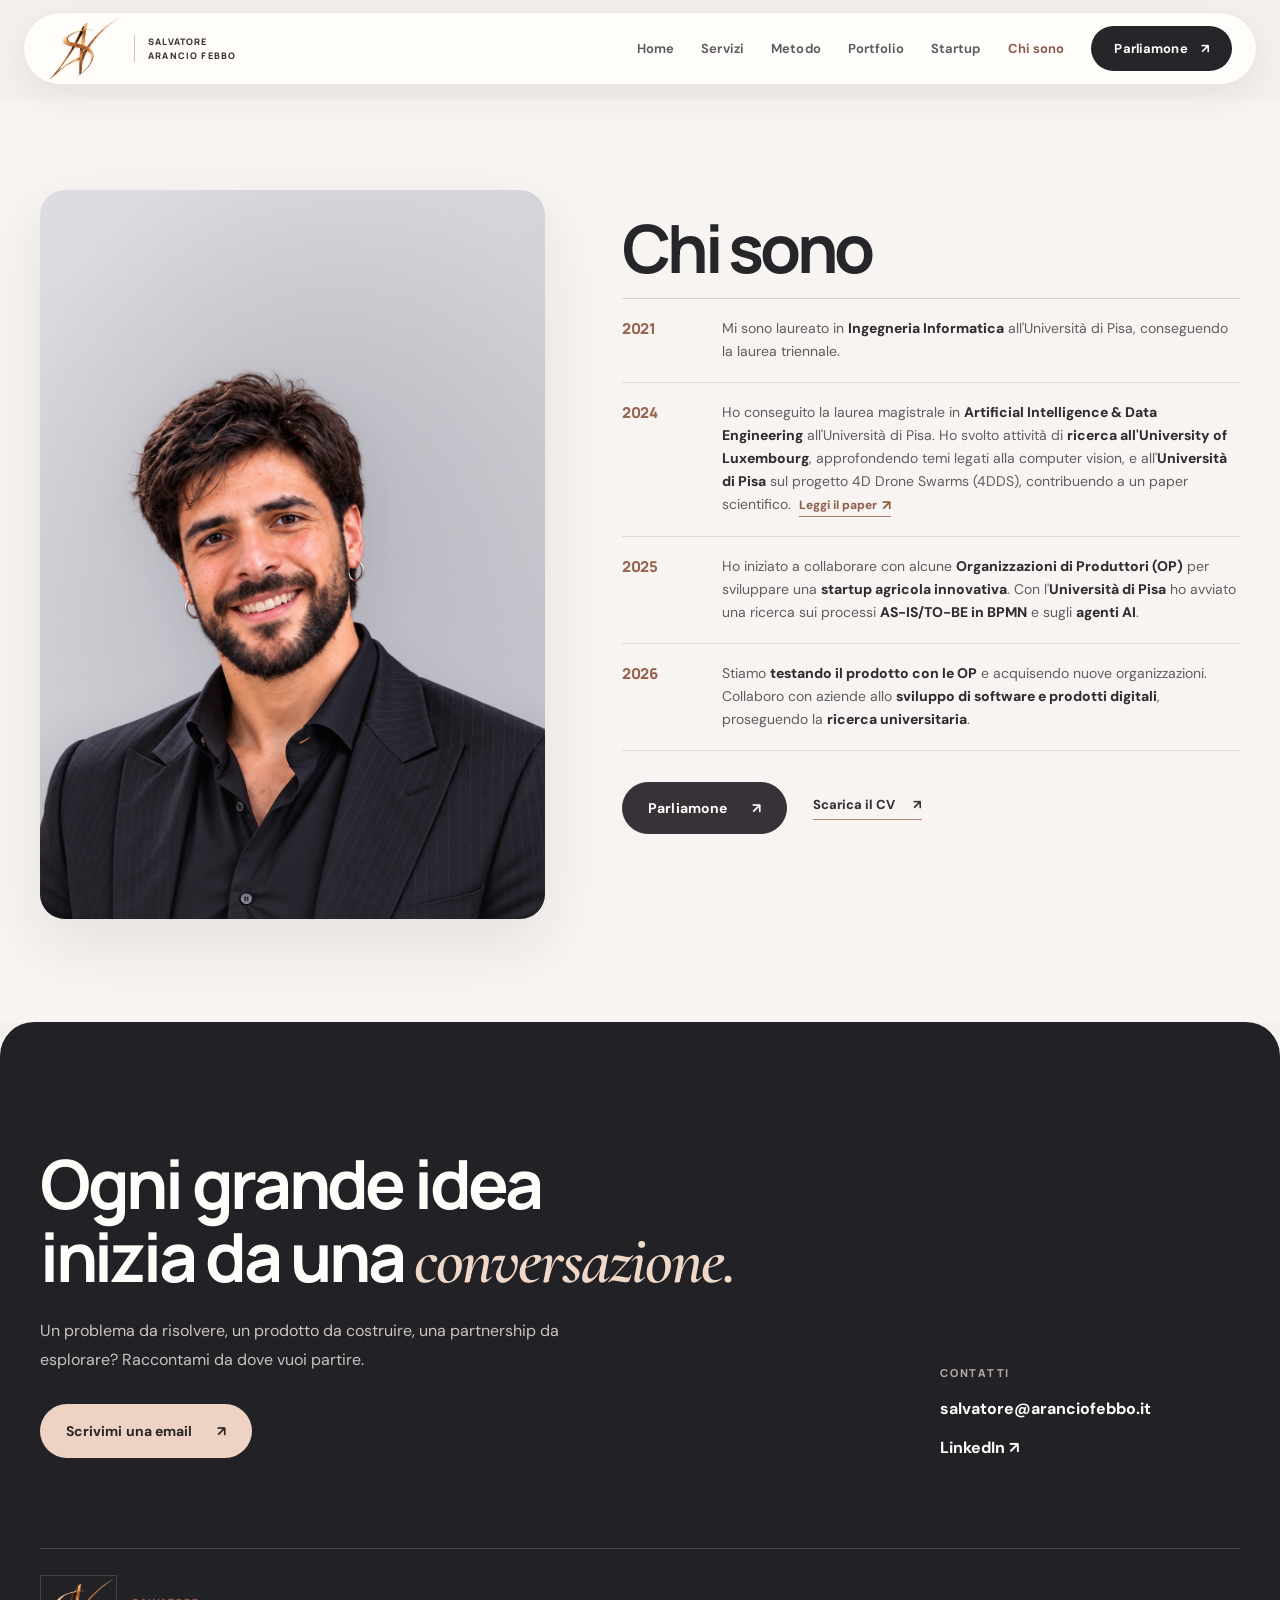
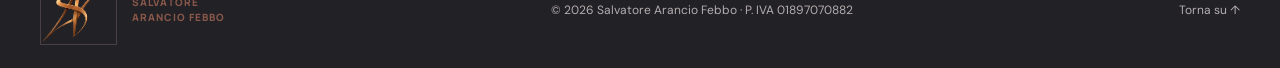
==== commit 94cba274: "feat: add portfolio page with Digimark and ICOSE case studies and redesigned CV - New /portfolio/ pa" ====
--- a/chi-sono/index.html
+++ b/chi-sono/index.html
@@ -15,7 +15,7 @@
 </head><body class="is-inner"><a class="skip-link" href="#main">Vai al contenuto</a><header class="site-header" id="top"><div class="container header-inner">
 <a class="brand" href="/" aria-label="Salvatore Arancio Febbo, homepage"><img class="brand-mark-image" src="/images/saf-monogram-transparent.webp" width="74" height="66" alt="" decoding="async"><span class="brand-name">SALVATORE<br>ARANCIO FEBBO</span></a>
 <button class="menu-toggle" type="button" aria-expanded="false" aria-controls="main-navigation" aria-label="Apri il menu"><span></span><span></span></button>
-<nav id="main-navigation" class="main-nav" aria-label="Navigazione principale"><a href="/" >Home</a><a href="/#servizi">Servizi</a><a href="/#metodo">Metodo</a><a href="/startup/" >Startup</a><a href="/chi-sono/" aria-current="page">Chi sono</a><a class="nav-contact" href="mailto:salvatore@aranciofebbo.it?subject=Parliamo%20di%20un%20progetto">Parliamone <span aria-hidden="true">↗</span></a></nav>
+<nav id="main-navigation" class="main-nav" aria-label="Navigazione principale"><a href="/" >Home</a><a href="/#servizi">Servizi</a><a href="/#metodo">Metodo</a><a href="/portfolio/" >Portfolio</a><a href="/startup/" >Startup</a><a href="/chi-sono/" aria-current="page">Chi sono</a><a class="nav-contact" href="mailto:salvatore@aranciofebbo.it?subject=Parliamo%20di%20un%20progetto">Parliamone <span aria-hidden="true">↗</span></a></nav>
 </div></header><main id="main">
 <section class="bio-section" aria-labelledby="bio-title">
   <div class="container bio-layout">
@@ -28,15 +28,13 @@
       </header>
       <div class="bio-timeline" aria-label="Il mio percorso professionale e formativo">
         <div class="bio-event"><time datetime="2021">2021</time><p>Mi sono laureato in <strong>Ingegneria Informatica</strong> all'Università di Pisa, conseguendo la laurea triennale.</p></div>
-        <div class="bio-event"><time datetime="2024">2024</time><p>Ho conseguito la laurea magistrale in <strong>Artificial Intelligence &amp; Data Engineering</strong> all'Università di Pisa.</p></div>
-        <div class="bio-event"><time datetime="2024">2024</time><p>Ho svolto attività di <strong>ricerca all'University of Luxembourg</strong>, approfondendo temi legati alla computer vision.</p></div>
-        <div class="bio-event"><time datetime="2024">2024</time><p>Ho fatto ricerca all'<strong>Università di Pisa</strong> sul progetto 4D Drone Swarms (4DDS), contribuendo a un paper scientifico. <a href="https://docenti.ing.unipi.it/m.cimino/pub/hdl.handle.net_11568_1345587.pdf" target="_blank" rel="noopener noreferrer">Leggi il paper <span aria-hidden="true">↗</span></a></p></div>
+        <div class="bio-event"><time datetime="2024">2024</time><p>Ho conseguito la laurea magistrale in <strong>Artificial Intelligence &amp; Data Engineering</strong> all'Università di Pisa. Ho svolto attività di <strong>ricerca all'University of Luxembourg</strong>, approfondendo temi legati alla computer vision, e all'<strong>Università di Pisa</strong> sul progetto 4D Drone Swarms (4DDS), contribuendo a un paper scientifico. <a href="https://docenti.ing.unipi.it/m.cimino/pub/hdl.handle.net_11568_1345587.pdf" target="_blank" rel="noopener noreferrer">Leggi il paper <span aria-hidden="true">↗</span></a></p></div>
         <div class="bio-event"><time datetime="2025">2025</time><p>Ho iniziato a collaborare con alcune <strong>Organizzazioni di Produttori (OP)</strong> per sviluppare una <strong>startup agricola innovativa</strong>. Con l'<strong>Università di Pisa</strong> ho avviato una ricerca sui processi <strong>AS-IS/TO-BE in BPMN</strong> e sugli <strong>agenti AI</strong>.</p></div>
         <div class="bio-event"><time datetime="2026">2026</time><p>Stiamo <strong>testando il prodotto con le OP</strong> e acquisendo nuove organizzazioni. Collaboro con aziende allo <strong>sviluppo di software e prodotti digitali</strong>, proseguendo la <strong>ricerca universitaria</strong>.</p></div>
       </div>
       <div class="bio-actions">
         <a class="btn btn-primary" href="mailto:salvatore@aranciofebbo.it?subject=Parliamo%20di%20un%20progetto">Parliamone <span aria-hidden="true">↗</span></a>
-        <a class="bio-cv-link" href="/documents/cv.pdf" target="_blank" rel="noopener noreferrer">Scarica il CV <span aria-hidden="true">↗</span></a>
+        <a class="bio-cv-link" href="/documents/cv.pdf?v=20261023" download="CV_Salvatore_Arancio_Febbo.pdf" target="_blank" rel="noopener noreferrer">Scarica il CV <span aria-hidden="true">↗</span></a>
       </div>
     </div>
   </div>
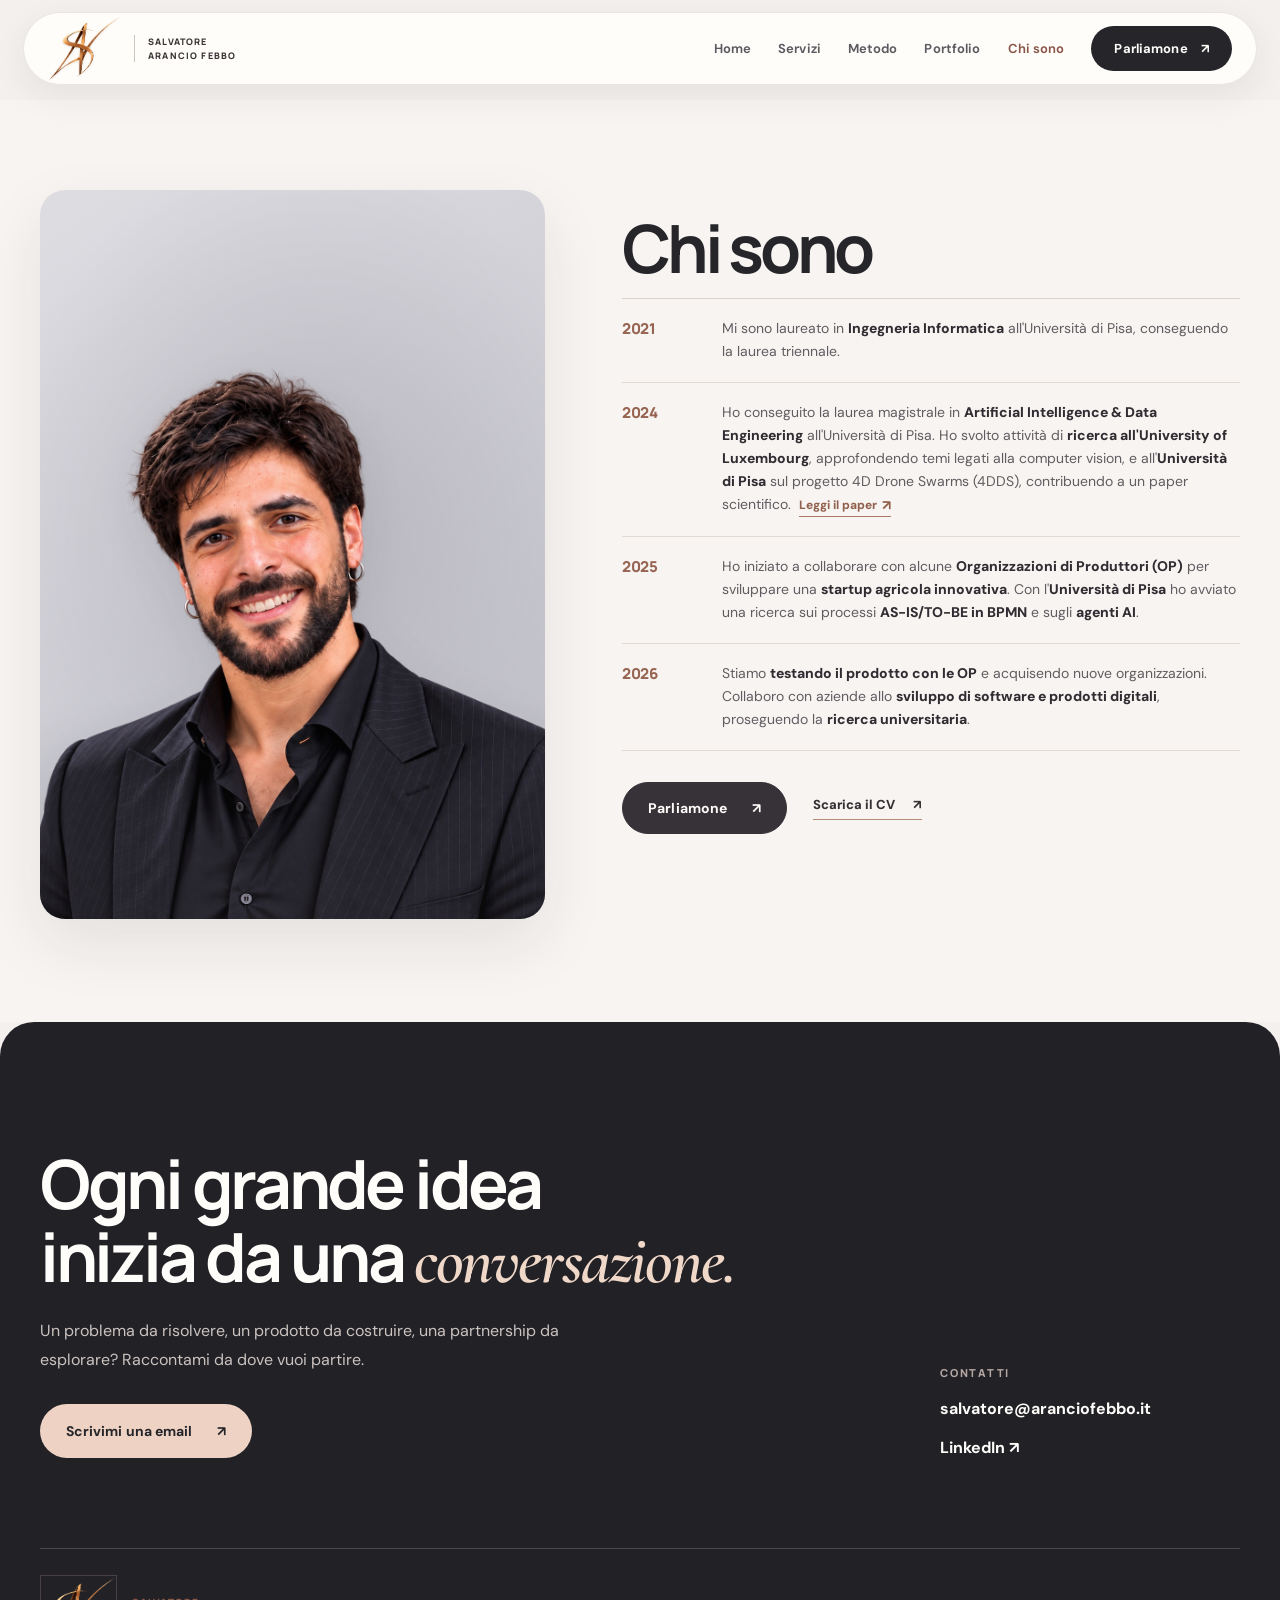
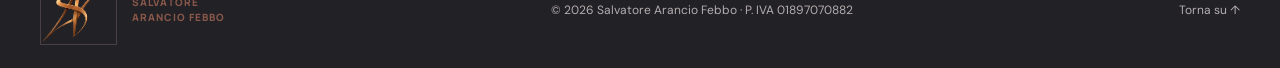
==== commit 3186dd8e: "refactor: freelance focus, diagram-based portfolio and agentic full-stack CV - Remove the Startup pa" ====
--- a/chi-sono/index.html
+++ b/chi-sono/index.html
@@ -15,7 +15,7 @@
 </head><body class="is-inner"><a class="skip-link" href="#main">Vai al contenuto</a><header class="site-header" id="top"><div class="container header-inner">
 <a class="brand" href="/" aria-label="Salvatore Arancio Febbo, homepage"><img class="brand-mark-image" src="/images/saf-monogram-transparent.webp" width="74" height="66" alt="" decoding="async"><span class="brand-name">SALVATORE<br>ARANCIO FEBBO</span></a>
 <button class="menu-toggle" type="button" aria-expanded="false" aria-controls="main-navigation" aria-label="Apri il menu"><span></span><span></span></button>
-<nav id="main-navigation" class="main-nav" aria-label="Navigazione principale"><a href="/" >Home</a><a href="/#servizi">Servizi</a><a href="/#metodo">Metodo</a><a href="/portfolio/" >Portfolio</a><a href="/startup/" >Startup</a><a href="/chi-sono/" aria-current="page">Chi sono</a><a class="nav-contact" href="mailto:salvatore@aranciofebbo.it?subject=Parliamo%20di%20un%20progetto">Parliamone <span aria-hidden="true">↗</span></a></nav>
+<nav id="main-navigation" class="main-nav" aria-label="Navigazione principale"><a href="/" >Home</a><a href="/#servizi">Servizi</a><a href="/#metodo">Metodo</a><a href="/portfolio/" >Portfolio</a><a href="/chi-sono/" aria-current="page">Chi sono</a><a class="nav-contact" href="mailto:salvatore@aranciofebbo.it?subject=Parliamo%20di%20un%20progetto">Parliamone <span aria-hidden="true">↗</span></a></nav>
 </div></header><main id="main">
 <section class="bio-section" aria-labelledby="bio-title">
   <div class="container bio-layout">
@@ -34,7 +34,7 @@
       </div>
       <div class="bio-actions">
         <a class="btn btn-primary" href="mailto:salvatore@aranciofebbo.it?subject=Parliamo%20di%20un%20progetto">Parliamone <span aria-hidden="true">↗</span></a>
-        <a class="bio-cv-link" href="/documents/cv.pdf?v=20261023" download="CV_Salvatore_Arancio_Febbo.pdf" target="_blank" rel="noopener noreferrer">Scarica il CV <span aria-hidden="true">↗</span></a>
+        <a class="bio-cv-link" href="/documents/cv.pdf?v=20261023b" download="CV_Salvatore_Arancio_Febbo.pdf" target="_blank" rel="noopener noreferrer">Scarica il CV <span aria-hidden="true">↗</span></a>
       </div>
     </div>
   </div>
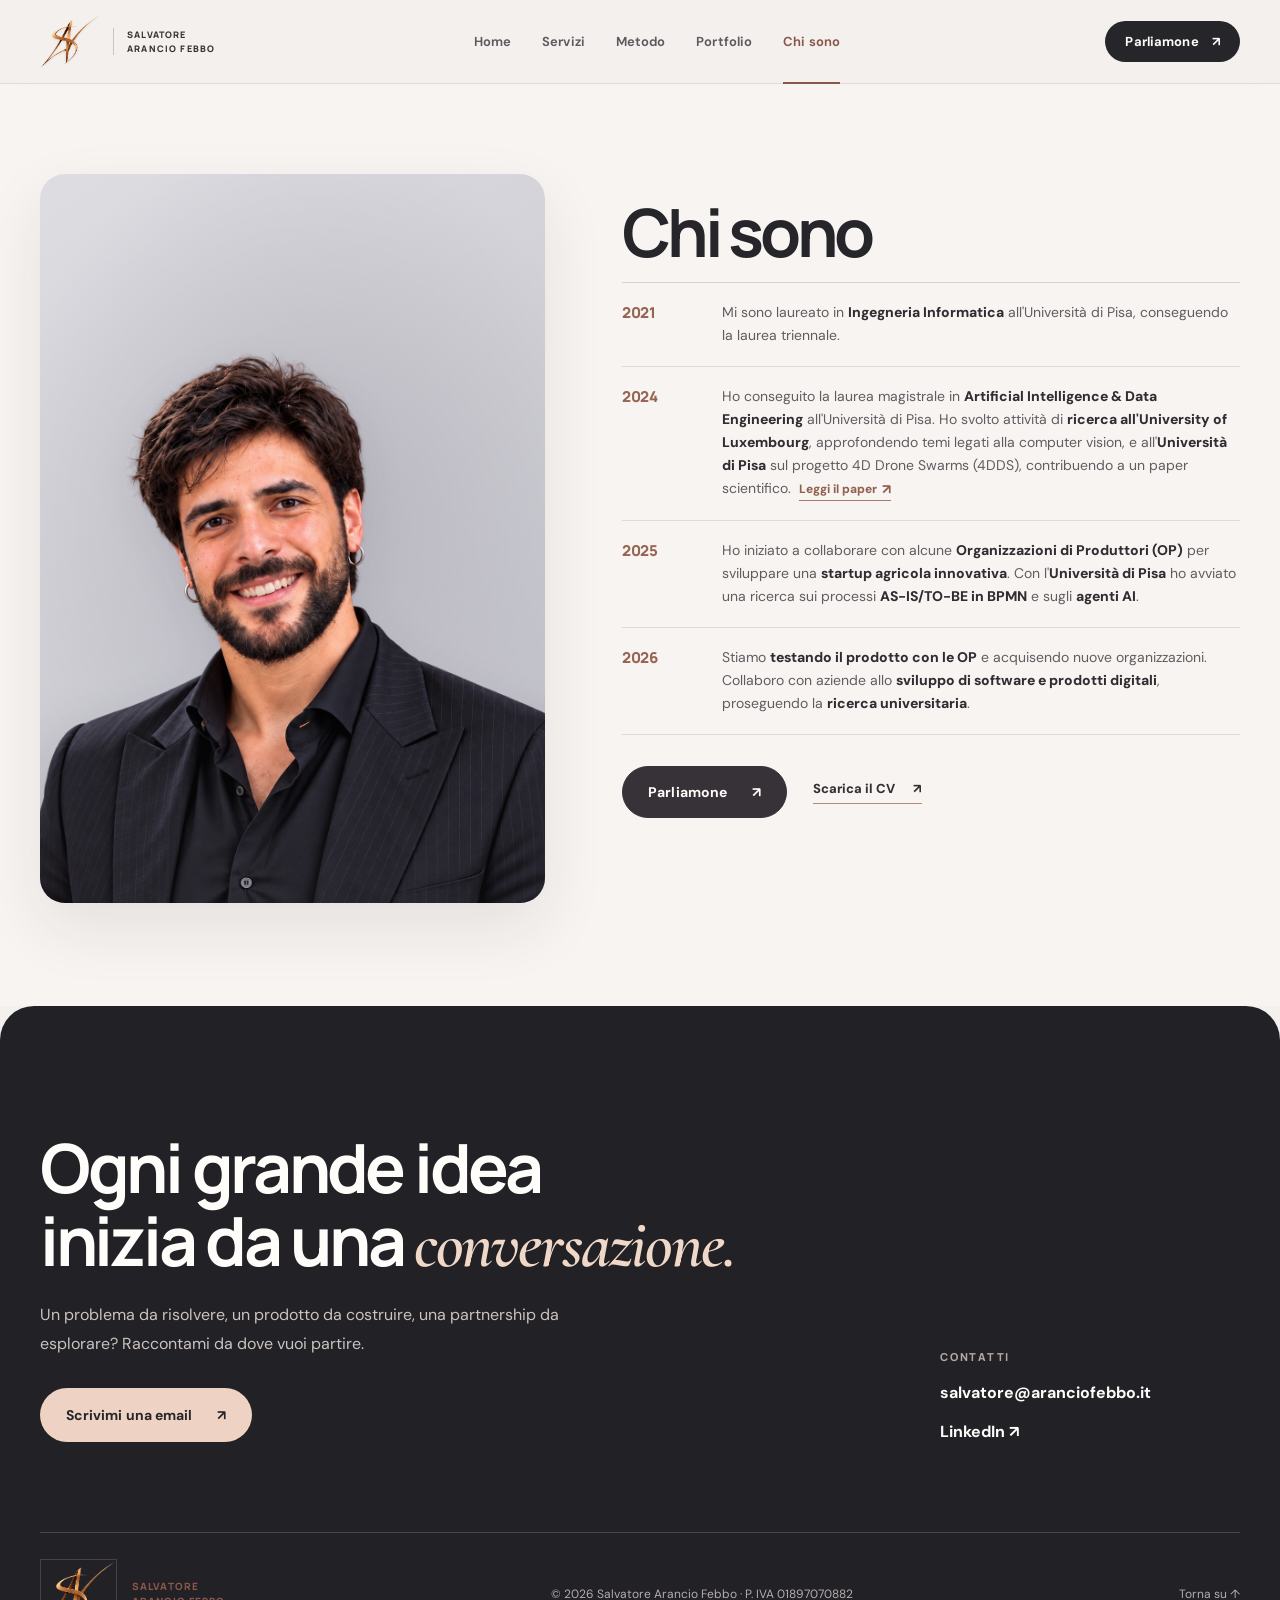
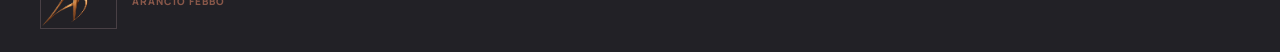
==== commit e4d91231: "design: editorial desktop header bar Flat full-width bar with a hairline instead of the floating pil" ====
--- a/chi-sono/index.html
+++ b/chi-sono/index.html
@@ -9,11 +9,12 @@
 <meta name="twitter:card" content="summary_large_image">
 <link rel="preconnect" href="https://fonts.googleapis.com"><link rel="preconnect" href="https://fonts.gstatic.com" crossorigin>
 <link href="https://fonts.googleapis.com/css2?family=Cormorant+Garamond:ital,wght@0,500;0,600;1,500;1,600&family=DM+Sans:wght@400;500;600;700&family=Manrope:wght@400;500;600;700;800&display=swap" rel="stylesheet">
-<link rel="icon" href="/images/saf-favicon-transparent-64.png?v=20261020-drag1" type="image/png" sizes="64x64"><link rel="apple-touch-icon" href="/images/saf-favicon-transparent-180.png?v=20261020-drag1" sizes="180x180"><link rel="stylesheet" href="/assets/site.css?v=20261020-mobile-nonzoom1">
+<link rel="icon" href="/images/saf-favicon-transparent-64.png?v=20261020-drag1" type="image/png" sizes="64x64"><link rel="apple-touch-icon" href="/images/saf-favicon-transparent-180.png?v=20261020-drag1" sizes="180x180"><link rel="stylesheet" href="/assets/site.css?v=20261024-header-editorial1">
 <script defer src="/assets/site.js?v=20261020-marquee-4dds"></script>
 <script type="application/ld+json">{"@context":"https://schema.org","@type":"Person","name":"Salvatore Arancio Febbo","url":"https://salvatore.aranciofebbo.it/","image":"https://salvatore.aranciofebbo.it/images/salvatore-social-2026.jpg","jobTitle":"Ingegnere informatico e freelance","sameAs":["https://www.linkedin.com/in/salvatore-arancio-febbo-43b61a180/"],"alumniOf":{"@type":"CollegeOrUniversity","name":"Università di Pisa"}}</script>
 </head><body class="is-inner"><a class="skip-link" href="#main">Vai al contenuto</a><header class="site-header" id="top"><div class="container header-inner">
 <a class="brand" href="/" aria-label="Salvatore Arancio Febbo, homepage"><img class="brand-mark-image" src="/images/saf-monogram-transparent.webp" width="74" height="66" alt="" decoding="async"><span class="brand-name">SALVATORE<br>ARANCIO FEBBO</span></a>
+<a class="mobile-nav-contact" href="mailto:salvatore@aranciofebbo.it?subject=Parliamo%20di%20un%20progetto">Parliamone <span aria-hidden="true">↗</span></a>
 <button class="menu-toggle" type="button" aria-expanded="false" aria-controls="main-navigation" aria-label="Apri il menu"><span></span><span></span></button>
 <nav id="main-navigation" class="main-nav" aria-label="Navigazione principale"><a href="/" >Home</a><a href="/#servizi">Servizi</a><a href="/#metodo">Metodo</a><a href="/portfolio/" >Portfolio</a><a href="/chi-sono/" aria-current="page">Chi sono</a><a class="nav-contact" href="mailto:salvatore@aranciofebbo.it?subject=Parliamo%20di%20un%20progetto">Parliamone <span aria-hidden="true">↗</span></a></nav>
 </div></header><main id="main">
@@ -34,7 +35,7 @@
       </div>
       <div class="bio-actions">
         <a class="btn btn-primary" href="mailto:salvatore@aranciofebbo.it?subject=Parliamo%20di%20un%20progetto">Parliamone <span aria-hidden="true">↗</span></a>
-        <a class="bio-cv-link" href="/documents/cv.pdf?v=20261023b" download="CV_Salvatore_Arancio_Febbo.pdf" target="_blank" rel="noopener noreferrer">Scarica il CV <span aria-hidden="true">↗</span></a>
+        <a class="bio-cv-link" href="/documents/cv.pdf?v=20261023d" download="CV_Salvatore_Arancio_Febbo.pdf" target="_blank" rel="noopener noreferrer">Scarica il CV <span aria-hidden="true">↗</span></a>
       </div>
     </div>
   </div>
--- a/assets/site.css
+++ b/assets/site.css
@@ -805,3 +805,121 @@
 @media (max-width: 820px) and (pointer: coarse) {
   html, body { touch-action: pan-x pan-y; }
 }
+
+
+/* 2026 mobile header refinement: full personal brand and always-visible contact. */
+.mobile-nav-contact{display:none}
+@media(max-width:820px){
+  .site-header .header-inner{
+    display:flex;
+    align-items:center;
+    justify-content:space-between;
+    gap:8px;
+    width:calc(100% - 22px);
+    padding-inline:clamp(9px,2.7vw,17px);
+    border-radius:22px;
+  }
+  .site-header .brand{
+    min-width:0;
+    flex:1 1 auto;
+    gap:7px;
+    margin-right:auto;
+  }
+  .site-header .brand-name{
+    display:block;
+    padding-left:9px;
+    font-size:clamp(7.3px,1.85vw,8.8px);
+    letter-spacing:.045em;
+    line-height:1.28;
+    white-space:nowrap;
+    border-left-color:rgba(116,105,102,.27);
+  }
+  .site-header .brand-mark-image{
+    flex:0 0 45px;
+    width:45px;
+    max-width:45px;
+    height:48px;
+  }
+  .mobile-nav-contact{
+    display:inline-flex;
+    align-items:center;
+    justify-content:center;
+    flex:0 0 auto;
+    gap:7px;
+    padding:12px 13px;
+    border-radius:999px;
+    background:#29272e;
+    color:#fffdfa;
+    font:800 11.5px/1 "Manrope",sans-serif;
+    letter-spacing:-.025em;
+    white-space:nowrap;
+    transition:background .2s,transform .2s;
+  }
+  .mobile-nav-contact:hover{background:#895f4e}
+  .mobile-nav-contact span{font-size:12px;line-height:1}
+  .site-header .menu-toggle{
+    display:flex;
+    align-items:center;
+    justify-content:center;
+    flex:0 0 38px;
+    width:38px;
+    height:38px;
+    padding:0;
+    border:1px solid rgba(75,63,64,.16);
+    background:rgba(236,230,226,.74);
+    border-radius:12px;
+    gap:5px;
+  }
+  .site-header .menu-toggle span{width:17px;height:2px;border-radius:999px}
+  .main-nav .nav-contact{display:none}
+  .main-nav{top:78px}
+}
+@media(max-width:390px){
+  .site-header .header-inner{gap:5px;padding-inline:8px;width:calc(100% - 18px)}
+  .site-header .brand{gap:4px}
+  .site-header .brand-mark-image{flex-basis:36px;width:36px;max-width:36px;height:42px}
+  .site-header .brand-name{font-size:7.1px;padding-left:6px;letter-spacing:.015em}
+  .mobile-nav-contact{padding:11px 9px;gap:4px;font-size:10.5px}
+  .site-header .menu-toggle{width:34px;flex-basis:34px;height:35px}
+  .site-header .menu-toggle span{width:15px}
+}
+/* Stronger editorial hierarchy for the opening proposition. */
+.hero.problem-led h1{max-width:700px;font-size:clamp(41px,4.15vw,61px);line-height:1.095;letter-spacing:-.06em}
+.hero.problem-led h1 em{display:inline;color:#986453}
+.hero.problem-led .hero-hook{max-width:570px;letter-spacing:-.03em}
+@media(max-width:1080px){
+  .hero.problem-led h1{font-size:clamp(37px,4.7vw,53px)}
+}
+@media(max-width:820px){
+  .hero.problem-led h1{font-size:clamp(35px,5vw,44px)}
+}
+@media(max-width:620px){
+  .hero.problem-led .hero-grid{padding-top:26px}
+  .hero.problem-led h1{font-size:clamp(36px,9vw,47px);margin:18px 0 22px;line-height:1.12;letter-spacing:-.052em}
+  .hero.problem-led .hero-hook{font-size:17px;line-height:1.44}
+  .hero.problem-led .hero-lead{font-size:14px;line-height:1.68}
+}
+@media(max-width:390px){
+  .hero.problem-led h1{font-size:clamp(32px,8.65vw,38px)}
+  .hero.problem-led .hero-hook{font-size:16px}
+}
+
+/* October 2026: editorial desktop header — flat full-width bar with a hairline, links centred, contact on the right. */
+@media(min-width:821px){
+  .site-header{height:84px;padding-top:0;background:rgba(243,240,237,.94);border-bottom:1px solid rgba(38,37,42,.1);box-shadow:none;backdrop-filter:blur(14px);-webkit-backdrop-filter:blur(14px)}
+  .site-header .header-inner{width:min(calc(100% - 64px),1200px);max-width:none;height:100%;padding:0;border:0;border-radius:0;background:transparent;box-shadow:none;backdrop-filter:none;-webkit-backdrop-filter:none}
+  .site-header .brand-mark-image{width:60px;height:54px;flex-basis:60px;max-width:60px}
+  .site-header .main-nav{flex:1;align-self:stretch;gap:clamp(18px,2.4vw,36px)}
+  .site-header .main-nav>a:not(.nav-contact){position:relative;display:flex;align-items:center;height:100%;font-size:13px;font-weight:650;color:#5d5960}
+  .site-header .main-nav>a:first-child{margin-left:auto}
+  .site-header .main-nav>a:not(.nav-contact)::after{content:"";position:absolute;left:0;right:0;bottom:-1px;height:2px;background:var(--accent);transform:scaleX(0);transform-origin:0 50%;transition:transform .3s cubic-bezier(.22,1,.36,1)}
+  .site-header .main-nav>a:not(.nav-contact):hover{color:var(--ink)}
+  .site-header .main-nav>a:not(.nav-contact):hover::after{transform:scaleX(1);opacity:.35}
+  .site-header .main-nav>a[aria-current=page]{color:var(--accent)}
+  .site-header .main-nav>a[aria-current=page]::after{transform:scaleX(1);opacity:1}
+  .site-header .main-nav .nav-contact{margin-left:auto;align-self:center;padding:12px 20px;border-radius:999px;font-size:13px}
+}
+@media(min-width:821px) and (max-width:1080px){
+  .site-header .header-inner{width:calc(100% - 40px)}
+  .site-header .main-nav{gap:16px}
+}
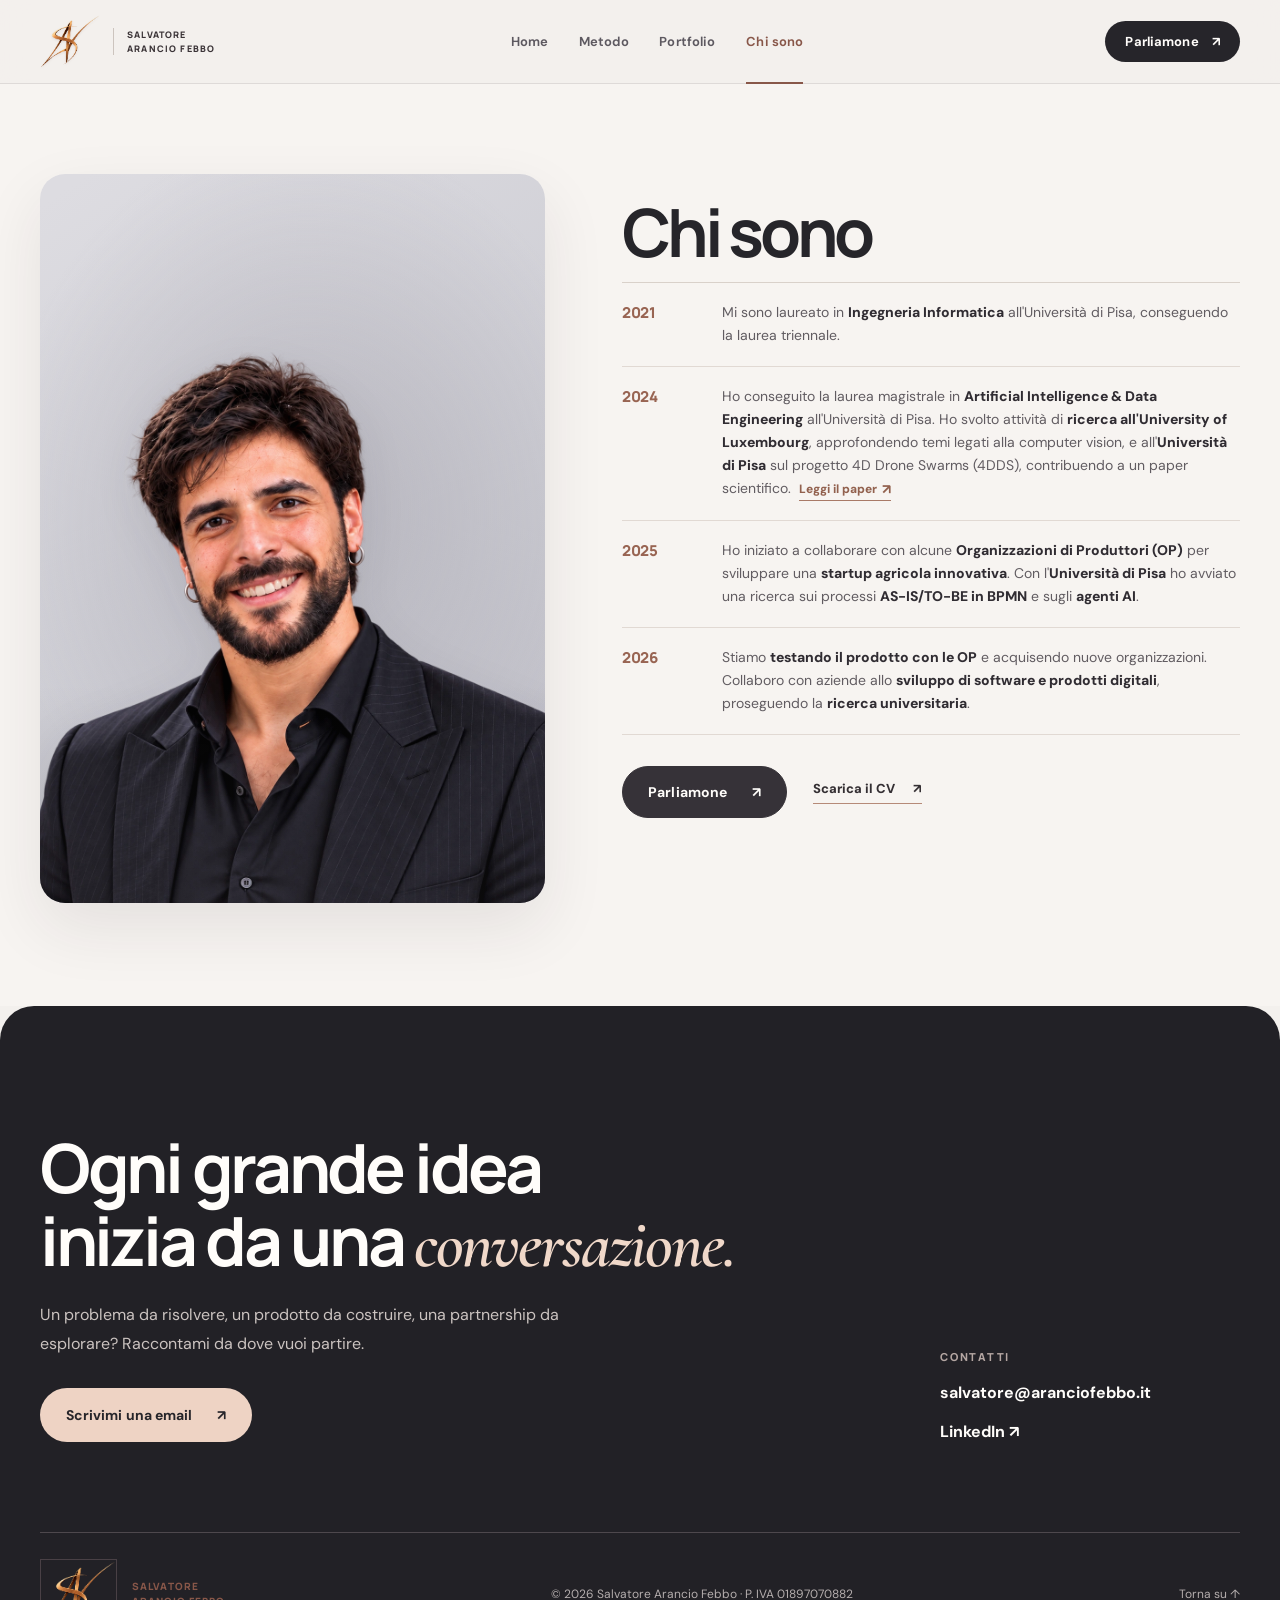
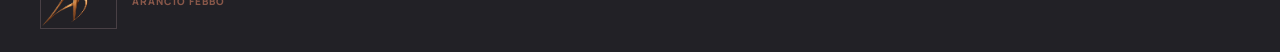
==== commit c2417a3c: "content: drop the four-competences block and the Servizi nav item The scroll story already explains " ====
--- a/chi-sono/index.html
+++ b/chi-sono/index.html
@@ -16,7 +16,7 @@
 <a class="brand" href="/" aria-label="Salvatore Arancio Febbo, homepage"><img class="brand-mark-image" src="/images/saf-monogram-transparent.webp" width="74" height="66" alt="" decoding="async"><span class="brand-name">SALVATORE<br>ARANCIO FEBBO</span></a>
 <a class="mobile-nav-contact" href="mailto:salvatore@aranciofebbo.it?subject=Parliamo%20di%20un%20progetto">Parliamone <span aria-hidden="true">↗</span></a>
 <button class="menu-toggle" type="button" aria-expanded="false" aria-controls="main-navigation" aria-label="Apri il menu"><span></span><span></span></button>
-<nav id="main-navigation" class="main-nav" aria-label="Navigazione principale"><a href="/" >Home</a><a href="/#servizi">Servizi</a><a href="/#metodo">Metodo</a><a href="/portfolio/" >Portfolio</a><a href="/chi-sono/" aria-current="page">Chi sono</a><a class="nav-contact" href="mailto:salvatore@aranciofebbo.it?subject=Parliamo%20di%20un%20progetto">Parliamone <span aria-hidden="true">↗</span></a></nav>
+<nav id="main-navigation" class="main-nav" aria-label="Navigazione principale"><a href="/" >Home</a><a href="/#metodo">Metodo</a><a href="/portfolio/" >Portfolio</a><a href="/chi-sono/" aria-current="page">Chi sono</a><a class="nav-contact" href="mailto:salvatore@aranciofebbo.it?subject=Parliamo%20di%20un%20progetto">Parliamone <span aria-hidden="true">↗</span></a></nav>
 </div></header><main id="main">
 <section class="bio-section" aria-labelledby="bio-title">
   <div class="container bio-layout">
